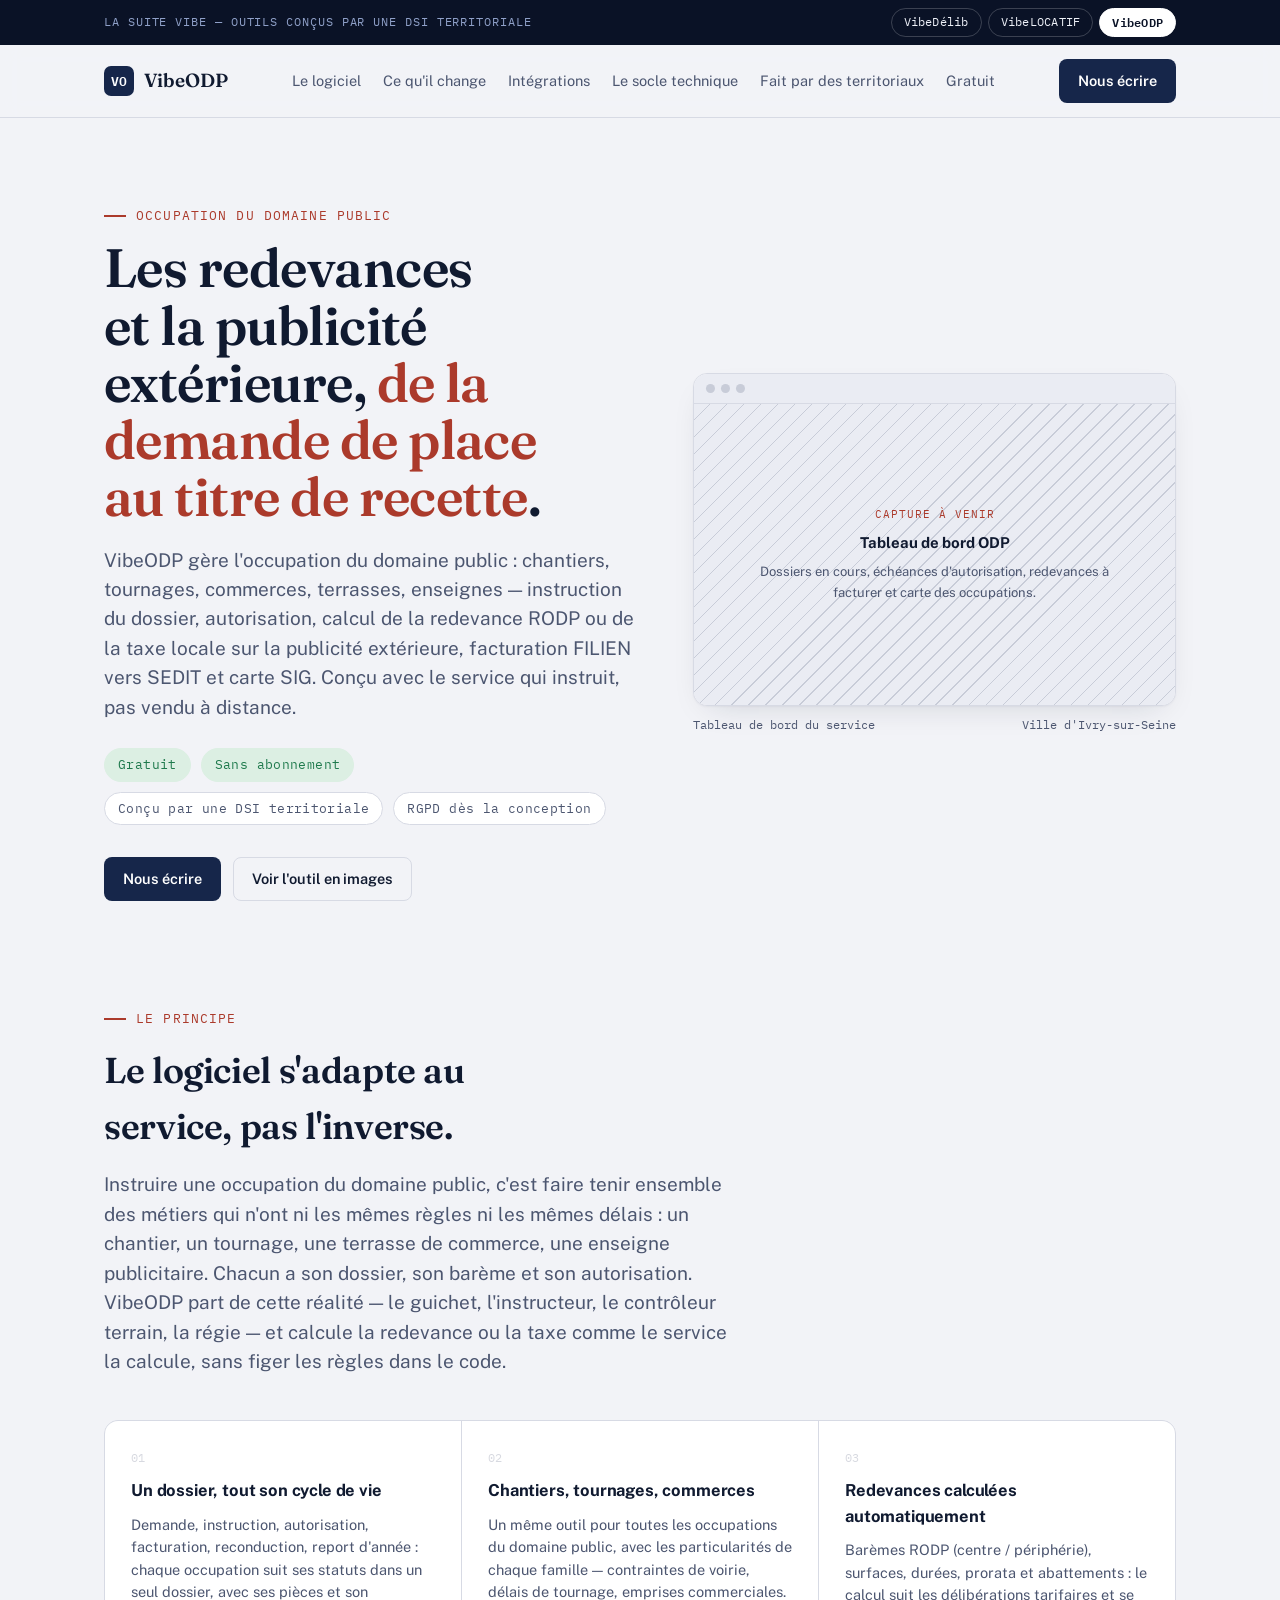
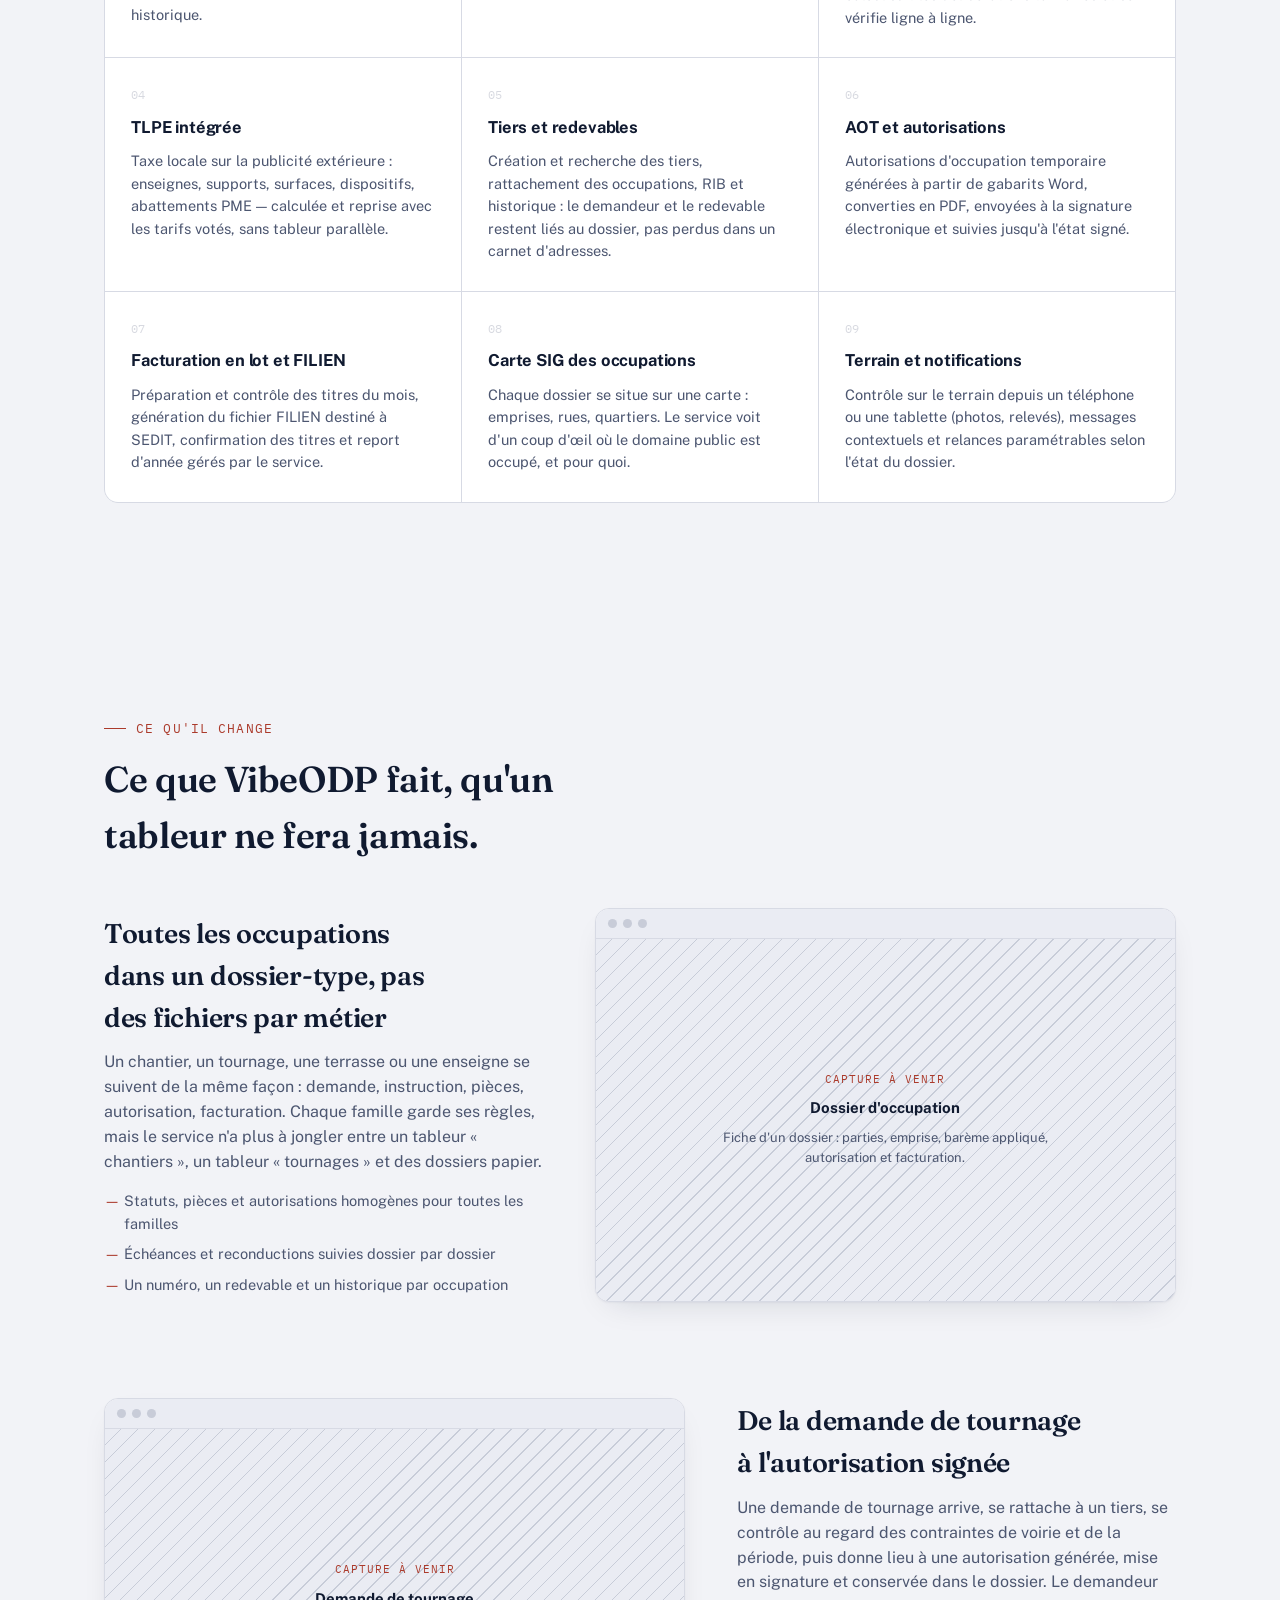
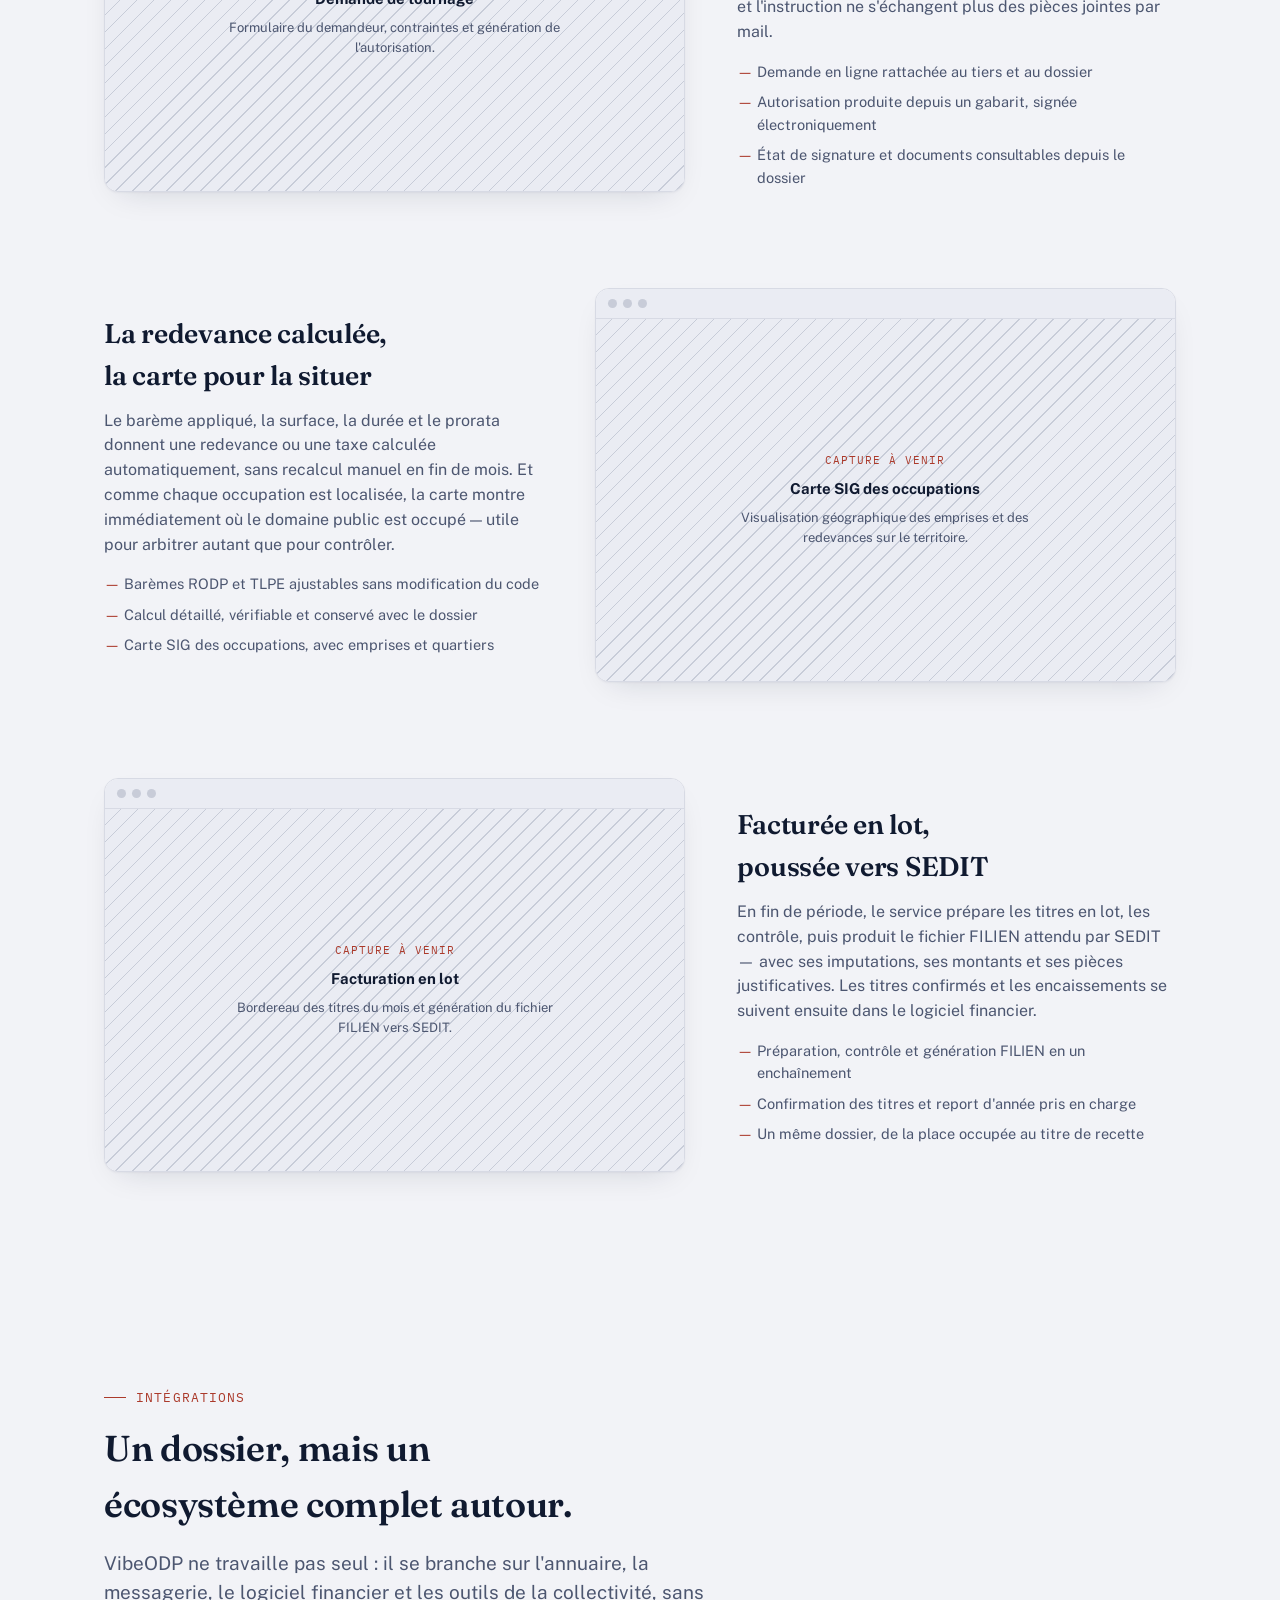
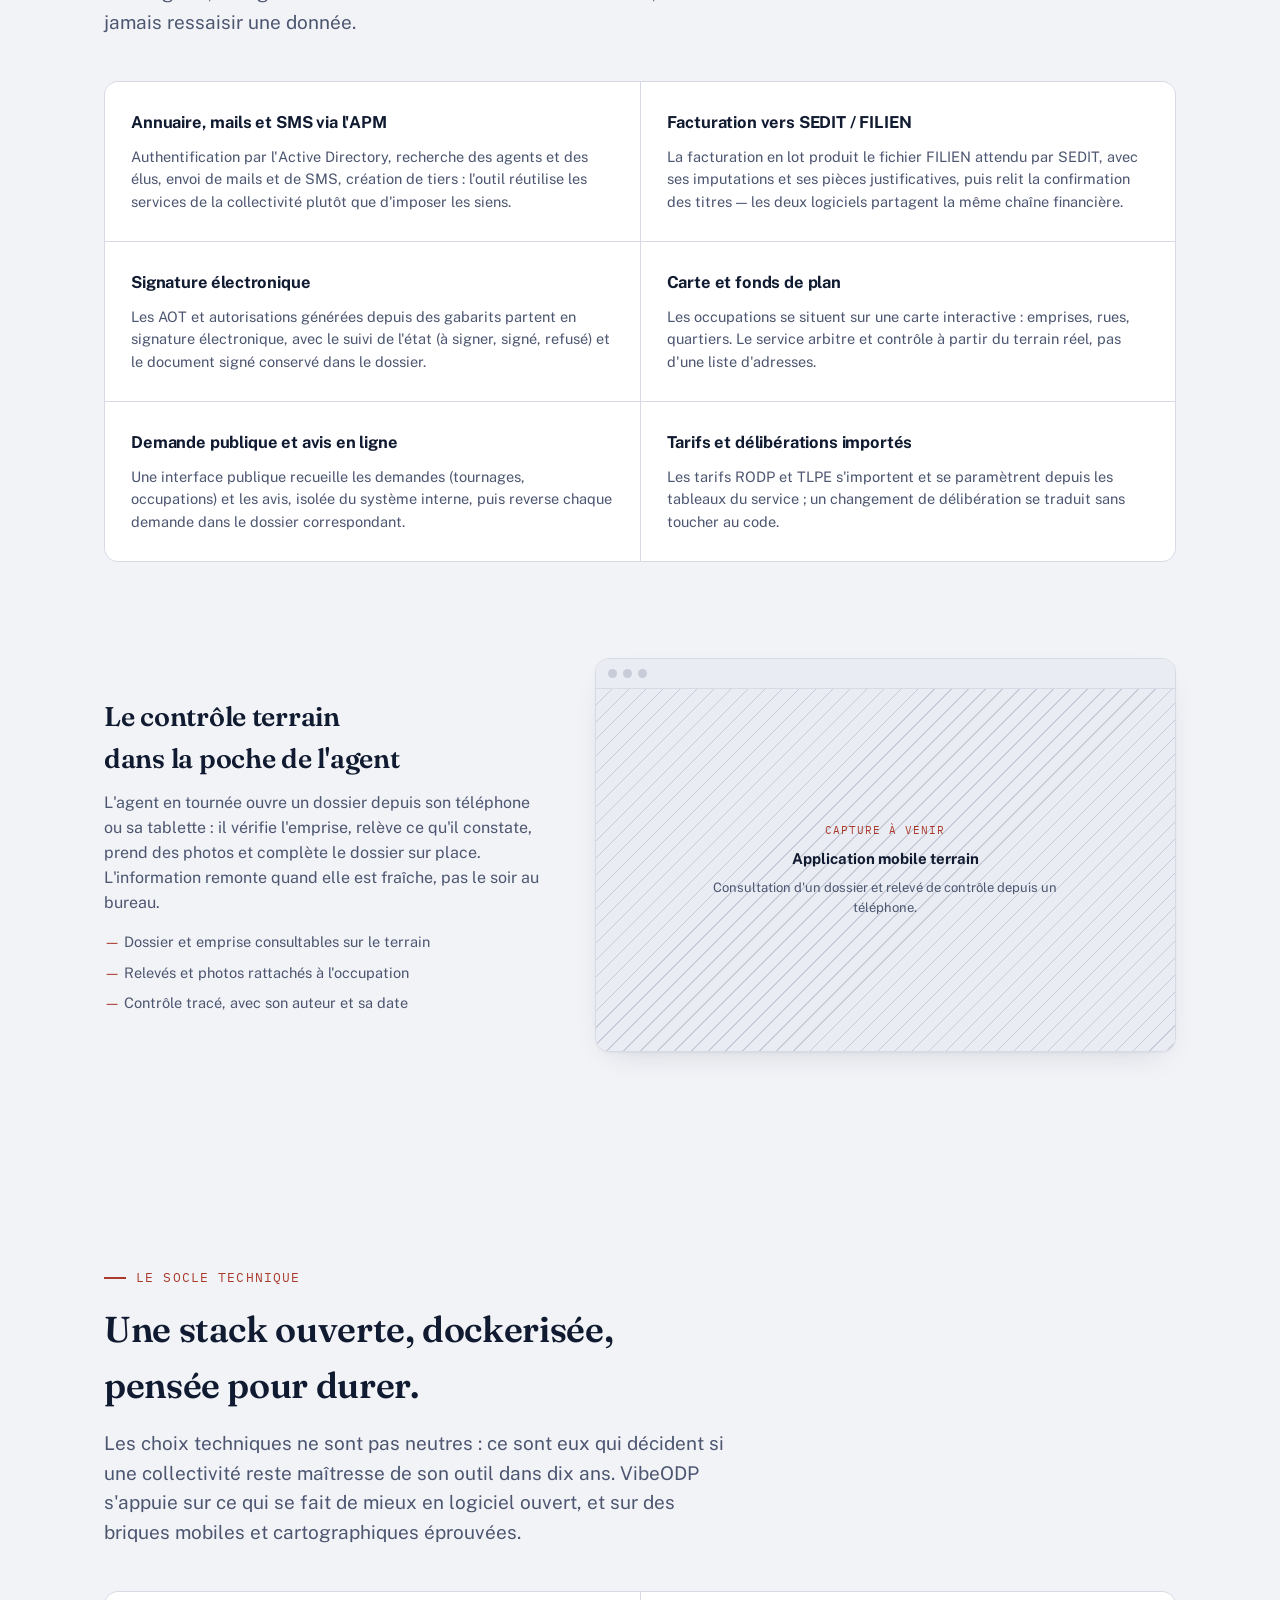
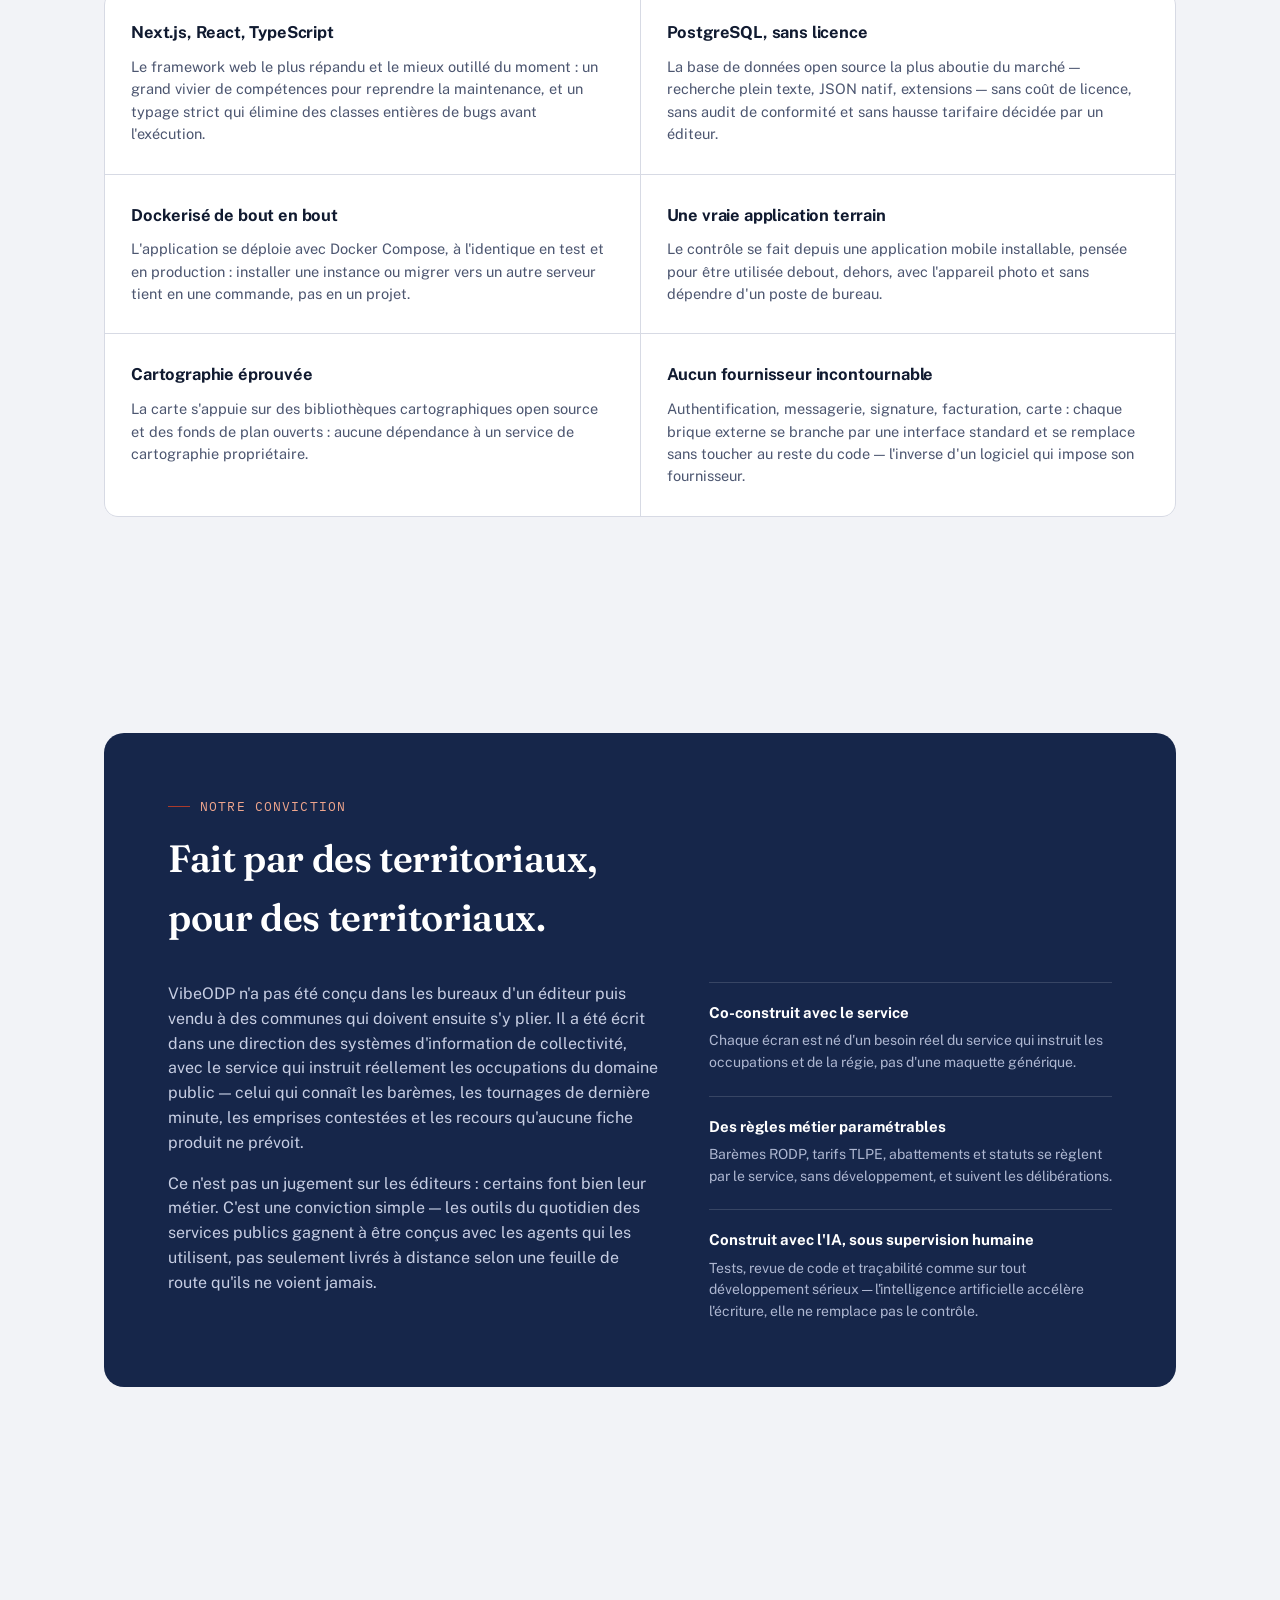
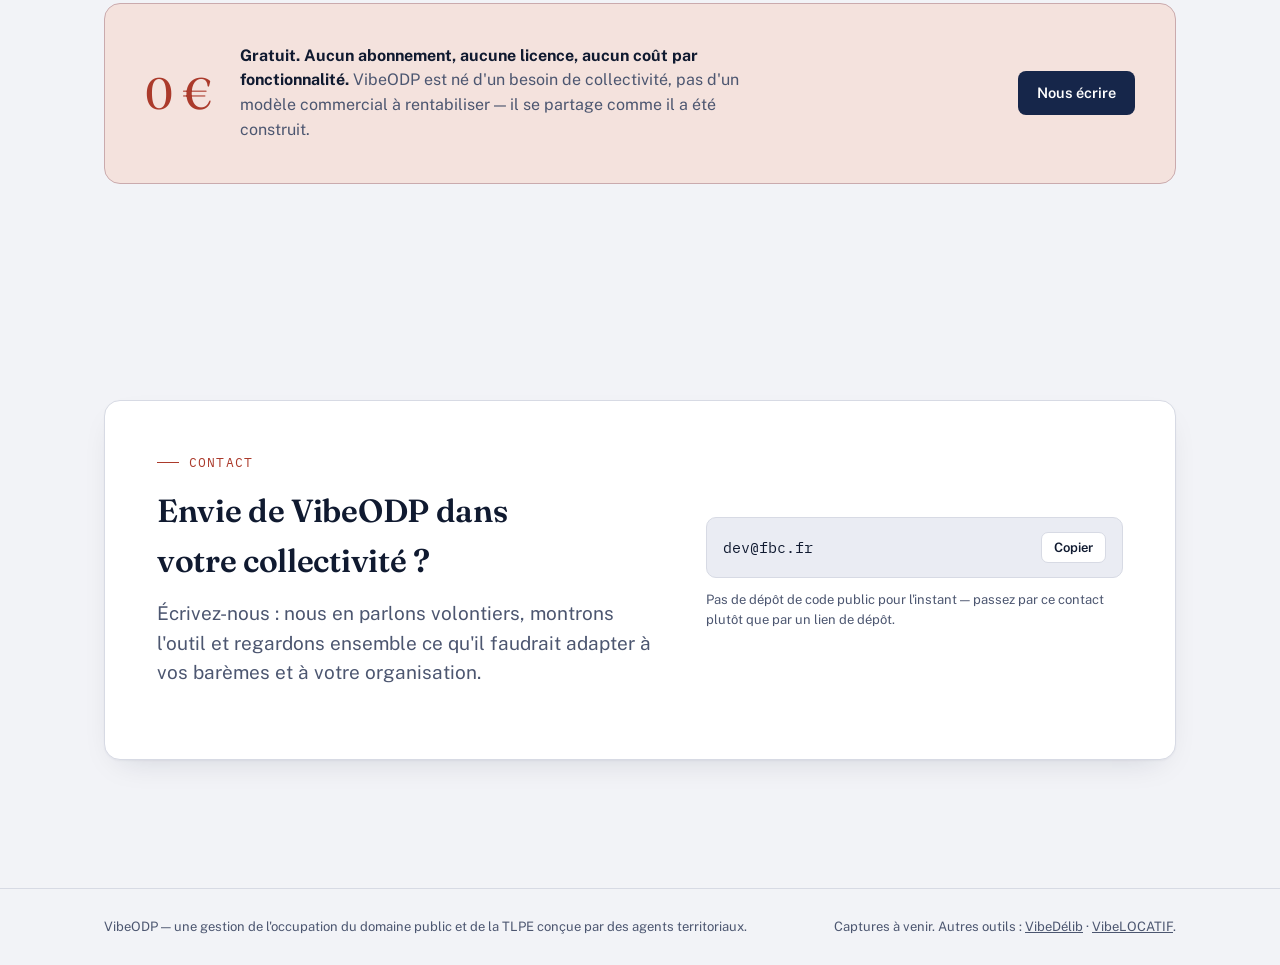
==== vibeodp.html @ f1548b56 "Ajoute les vitrines VibeLOCATIF et VibeODP et une navigation commune aux trois outils" ====
<!doctype html>
<html lang="fr">
<head>
<meta charset="utf-8">
<meta name="viewport" content="width=device-width, initial-scale=1">
<title>VibeODP — occupation du domaine public</title>
<meta name="description" content="La gestion de l'occupation du domaine public et de la taxe locale sur la publicité extérieure, conçue par une DSI territoriale. Dossiers, autorisations, redevances, facturation FILIEN et carte SIG. Gratuit et interopérable.">
<link rel="stylesheet" href="https://fonts.googleapis.com/css2?family=Fraunces:opsz,wght@9..144,500;9..144,600&family=Public+Sans:wght@400;500;600;700&family=IBM+Plex+Mono:wght@400;500&display=swap">
<link rel="stylesheet" href="assets/style.css">
</head>
<body>

<div class="family">
  <div class="wrap family-row">
    <span class="family-label">La suite Vibe — outils conçus par une DSI territoriale</span>
    <nav class="products">
      <a href="index.html">VibeDélib</a>
      <a href="vibelocatif.html">VibeLOCATIF</a>
      <a href="vibeodp.html" class="on">VibeODP</a>
    </nav>
  </div>
</div>

<header class="site">
  <div class="wrap row">
    <a class="brand" href="index.html"><span class="mark">VO</span>VibeODP</a>
    <nav class="primary">
      <a href="#logiciel">Le logiciel</a>
      <a href="#difference">Ce qu'il change</a>
      <a href="#ecosysteme">Intégrations</a>
      <a href="#technique">Le socle technique</a>
      <a href="#territoriaux">Fait par des territoriaux</a>
      <a href="#gratuit">Gratuit</a>
    </nav>
    <a class="btn btn-primary" href="#contact">Nous écrire</a>
  </div>
</header>

<main>
  <section class="hero">
    <div class="wrap">
      <div class="hero-grid">
        <div>
          <div class="eyebrow">Occupation du domaine public</div>
          <h1>Les redevances et la publicité extérieure, <em>de la demande de place au titre de recette</em>.</h1>
          <p class="lede" style="margin-top:20px;">VibeODP gère l'occupation du domaine public : chantiers, tournages, commerces, terrasses, enseignes — instruction du dossier, autorisation, calcul de la redevance RODP ou de la taxe locale sur la publicité extérieure, facturation FILIEN vers SEDIT et carte SIG. Conçu avec le service qui instruit, pas vendu à distance.</p>
          <div class="tag-row">
            <span class="tag on">Gratuit</span>
            <span class="tag on">Sans abonnement</span>
            <span class="tag">Conçu par une DSI territoriale</span>
            <span class="tag">RGPD dès la conception</span>
          </div>
          <div class="cta-row">
            <a class="btn btn-primary" href="#contact">Nous écrire</a>
            <a class="btn btn-ghost" href="#difference">Voir l'outil en images</a>
          </div>
        </div>
        <div>
          <div class="browser-frame">
            <div class="bar"><span></span><span></span><span></span></div>
            <div class="ph">
              <span class="ph-tag">Capture à venir</span>
              <strong>Tableau de bord ODP</strong>
              <span class="ph-sub">Dossiers en cours, échéances d'autorisation, redevances à facturer et carte des occupations.</span>
            </div>
          </div>
          <div class="frame-cap"><span>Tableau de bord du service</span><span>Ville d'Ivry-sur-Seine</span></div>
        </div>
      </div>
    </div>
  </section>

  <section id="logiciel">
    <div class="wrap">
      <div class="sec-head">
        <div class="eyebrow">Le principe</div>
        <h2>Le logiciel s'adapte au service, pas l'inverse.</h2>
        <p class="lede" style="margin-top:16px;">Instruire une occupation du domaine public, c'est faire tenir ensemble des métiers qui n'ont ni les mêmes règles ni les mêmes délais : un chantier, un tournage, une terrasse de commerce, une enseigne publicitaire. Chacun a son dossier, son barème et son autorisation. VibeODP part de cette réalité — le guichet, l'instructeur, le contrôleur terrain, la régie — et calcule la redevance ou la taxe comme le service la calcule, sans figer les règles dans le code.</p>
      </div>

      <div class="grid-9">
        <div class="feat"><div class="num">01</div><h3>Un dossier, tout son cycle de vie</h3><p>Demande, instruction, autorisation, facturation, reconduction, report d'année : chaque occupation suit ses statuts dans un seul dossier, avec ses pièces et son historique.</p></div>
        <div class="feat"><div class="num">02</div><h3>Chantiers, tournages, commerces</h3><p>Un même outil pour toutes les occupations du domaine public, avec les particularités de chaque famille — contraintes de voirie, délais de tournage, emprises commerciales.</p></div>
        <div class="feat"><div class="num">03</div><h3>Redevances calculées automatiquement</h3><p>Barèmes RODP (centre / périphérie), surfaces, durées, prorata et abattements : le calcul suit les délibérations tarifaires et se vérifie ligne à ligne.</p></div>
        <div class="feat"><div class="num">04</div><h3>TLPE intégrée</h3><p>Taxe locale sur la publicité extérieure : enseignes, supports, surfaces, dispositifs, abattements PME — calculée et reprise avec les tarifs votés, sans tableur parallèle.</p></div>
        <div class="feat"><div class="num">05</div><h3>Tiers et redevables</h3><p>Création et recherche des tiers, rattachement des occupations, RIB et historique : le demandeur et le redevable restent liés au dossier, pas perdus dans un carnet d'adresses.</p></div>
        <div class="feat"><div class="num">06</div><h3>AOT et autorisations</h3><p>Autorisations d'occupation temporaire générées à partir de gabarits Word, converties en PDF, envoyées à la signature électronique et suivies jusqu'à l'état signé.</p></div>
        <div class="feat"><div class="num">07</div><h3>Facturation en lot et FILIEN</h3><p>Préparation et contrôle des titres du mois, génération du fichier FILIEN destiné à SEDIT, confirmation des titres et report d'année gérés par le service.</p></div>
        <div class="feat"><div class="num">08</div><h3>Carte SIG des occupations</h3><p>Chaque dossier se situe sur une carte : emprises, rues, quartiers. Le service voit d'un coup d'œil où le domaine public est occupé, et pour quoi.</p></div>
        <div class="feat"><div class="num">09</div><h3>Terrain et notifications</h3><p>Contrôle sur le terrain depuis un téléphone ou une tablette (photos, relevés), messages contextuels et relances paramétrables selon l'état du dossier.</p></div>
      </div>
    </div>
  </section>

  <section id="difference">
    <div class="wrap">
      <div class="sec-head">
        <div class="eyebrow">Ce qu'il change</div>
        <h2>Ce que VibeODP fait, qu'un tableur ne fera jamais.</h2>
      </div>
      <div class="showcase">
        <div class="show-row">
          <div class="show-text">
            <h3>Toutes les occupations dans un dossier-type, pas des fichiers par métier</h3>
            <p>Un chantier, un tournage, une terrasse ou une enseigne se suivent de la même façon : demande, instruction, pièces, autorisation, facturation. Chaque famille garde ses règles, mais le service n'a plus à jongler entre un tableur « chantiers », un tableur « tournages » et des dossiers papier.</p>
            <ul class="show-list">
              <li>Statuts, pièces et autorisations homogènes pour toutes les familles</li>
              <li>Échéances et reconductions suivies dossier par dossier</li>
              <li>Un numéro, un redevable et un historique par occupation</li>
            </ul>
          </div>
          <div class="show-media">
            <div class="browser-frame">
              <div class="bar"><span></span><span></span><span></span></div>
              <div class="ph">
                <span class="ph-tag">Capture à venir</span>
                <strong>Dossier d'occupation</strong>
                <span class="ph-sub">Fiche d'un dossier : parties, emprise, barème appliqué, autorisation et facturation.</span>
              </div>
            </div>
          </div>
        </div>

        <div class="show-row rev">
          <div class="show-text">
            <h3>De la demande de tournage à l'autorisation signée</h3>
            <p>Une demande de tournage arrive, se rattache à un tiers, se contrôle au regard des contraintes de voirie et de la période, puis donne lieu à une autorisation générée, mise en signature et conservée dans le dossier. Le demandeur et l'instruction ne s'échangent plus des pièces jointes par mail.</p>
            <ul class="show-list">
              <li>Demande en ligne rattachée au tiers et au dossier</li>
              <li>Autorisation produite depuis un gabarit, signée électroniquement</li>
              <li>État de signature et documents consultables depuis le dossier</li>
            </ul>
          </div>
          <div class="show-media">
            <div class="browser-frame">
              <div class="bar"><span></span><span></span><span></span></div>
              <div class="ph">
                <span class="ph-tag">Capture à venir</span>
                <strong>Demande de tournage</strong>
                <span class="ph-sub">Formulaire du demandeur, contraintes et génération de l'autorisation.</span>
              </div>
            </div>
          </div>
        </div>

        <div class="show-row">
          <div class="show-text">
            <h3>La redevance calculée, la carte pour la situer</h3>
            <p>Le barème appliqué, la surface, la durée et le prorata donnent une redevance ou une taxe calculée automatiquement, sans recalcul manuel en fin de mois. Et comme chaque occupation est localisée, la carte montre immédiatement où le domaine public est occupé — utile pour arbitrer autant que pour contrôler.</p>
            <ul class="show-list">
              <li>Barèmes RODP et TLPE ajustables sans modification du code</li>
              <li>Calcul détaillé, vérifiable et conservé avec le dossier</li>
              <li>Carte SIG des occupations, avec emprises et quartiers</li>
            </ul>
          </div>
          <div class="show-media">
            <div class="browser-frame">
              <div class="bar"><span></span><span></span><span></span></div>
              <div class="ph">
                <span class="ph-tag">Capture à venir</span>
                <strong>Carte SIG des occupations</strong>
                <span class="ph-sub">Visualisation géographique des emprises et des redevances sur le territoire.</span>
              </div>
            </div>
          </div>
        </div>

        <div class="show-row rev">
          <div class="show-text">
            <h3>Facturée en lot, poussée vers SEDIT</h3>
            <p>En fin de période, le service prépare les titres en lot, les contrôle, puis produit le fichier FILIEN attendu par SEDIT — avec ses imputations, ses montants et ses pièces justificatives. Les titres confirmés et les encaissements se suivent ensuite dans le logiciel financier.</p>
            <ul class="show-list">
              <li>Préparation, contrôle et génération FILIEN en un enchaînement</li>
              <li>Confirmation des titres et report d'année pris en charge</li>
              <li>Un même dossier, de la place occupée au titre de recette</li>
            </ul>
          </div>
          <div class="show-media">
            <div class="browser-frame">
              <div class="bar"><span></span><span></span><span></span></div>
              <div class="ph">
                <span class="ph-tag">Capture à venir</span>
                <strong>Facturation en lot</strong>
                <span class="ph-sub">Bordereau des titres du mois et génération du fichier FILIEN vers SEDIT.</span>
              </div>
            </div>
          </div>
        </div>
      </div>
    </div>
  </section>

  <section id="ecosysteme">
    <div class="wrap">
      <div class="sec-head">
        <div class="eyebrow">Intégrations</div>
        <h2>Un dossier, mais un écosystème complet autour.</h2>
        <p class="lede" style="margin-top:16px;">VibeODP ne travaille pas seul : il se branche sur l'annuaire, la messagerie, le logiciel financier et les outils de la collectivité, sans jamais ressaisir une donnée.</p>
      </div>

      <div class="grid-6">
        <div class="feat">
          <h3>Annuaire, mails et SMS via l'APM</h3>
          <p>Authentification par l'Active Directory, recherche des agents et des élus, envoi de mails et de SMS, création de tiers : l'outil réutilise les services de la collectivité plutôt que d'imposer les siens.</p>
        </div>
        <div class="feat">
          <h3>Facturation vers SEDIT / FILIEN</h3>
          <p>La facturation en lot produit le fichier FILIEN attendu par SEDIT, avec ses imputations et ses pièces justificatives, puis relit la confirmation des titres — les deux logiciels partagent la même chaîne financière.</p>
        </div>
        <div class="feat">
          <h3>Signature électronique</h3>
          <p>Les AOT et autorisations générées depuis des gabarits partent en signature électronique, avec le suivi de l'état (à signer, signé, refusé) et le document signé conservé dans le dossier.</p>
        </div>
        <div class="feat">
          <h3>Carte et fonds de plan</h3>
          <p>Les occupations se situent sur une carte interactive : emprises, rues, quartiers. Le service arbitre et contrôle à partir du terrain réel, pas d'une liste d'adresses.</p>
        </div>
        <div class="feat">
          <h3>Demande publique et avis en ligne</h3>
          <p>Une interface publique recueille les demandes (tournages, occupations) et les avis, isolée du système interne, puis reverse chaque demande dans le dossier correspondant.</p>
        </div>
        <div class="feat">
          <h3>Tarifs et délibérations importés</h3>
          <p>Les tarifs RODP et TLPE s'importent et se paramètrent depuis les tableaux du service ; un changement de délibération se traduit sans toucher au code.</p>
        </div>
      </div>

      <div class="showcase" style="margin-top:96px;">
        <div class="show-row">
          <div class="show-text">
            <h3>Le contrôle terrain dans la poche de l'agent</h3>
            <p>L'agent en tournée ouvre un dossier depuis son téléphone ou sa tablette : il vérifie l'emprise, relève ce qu'il constate, prend des photos et complète le dossier sur place. L'information remonte quand elle est fraîche, pas le soir au bureau.</p>
            <ul class="show-list">
              <li>Dossier et emprise consultables sur le terrain</li>
              <li>Relevés et photos rattachés à l'occupation</li>
              <li>Contrôle tracé, avec son auteur et sa date</li>
            </ul>
          </div>
          <div class="show-media">
            <div class="browser-frame">
              <div class="bar"><span></span><span></span><span></span></div>
              <div class="ph">
                <span class="ph-tag">Capture à venir</span>
                <strong>Application mobile terrain</strong>
                <span class="ph-sub">Consultation d'un dossier et relevé de contrôle depuis un téléphone.</span>
              </div>
            </div>
          </div>
        </div>
      </div>
    </div>
  </section>

  <section id="technique">
    <div class="wrap">
      <div class="sec-head">
        <div class="eyebrow">Le socle technique</div>
        <h2>Une stack ouverte, dockerisée, pensée pour durer.</h2>
        <p class="lede" style="margin-top:16px;">Les choix techniques ne sont pas neutres : ce sont eux qui décident si une collectivité reste maîtresse de son outil dans dix ans. VibeODP s'appuie sur ce qui se fait de mieux en logiciel ouvert, et sur des briques mobiles et cartographiques éprouvées.</p>
      </div>

      <div class="grid-6">
        <div class="feat">
          <h3>Next.js, React, TypeScript</h3>
          <p>Le framework web le plus répandu et le mieux outillé du moment : un grand vivier de compétences pour reprendre la maintenance, et un typage strict qui élimine des classes entières de bugs avant l'exécution.</p>
        </div>
        <div class="feat">
          <h3>PostgreSQL, sans licence</h3>
          <p>La base de données open source la plus aboutie du marché — recherche plein texte, JSON natif, extensions — sans coût de licence, sans audit de conformité et sans hausse tarifaire décidée par un éditeur.</p>
        </div>
        <div class="feat">
          <h3>Dockerisé de bout en bout</h3>
          <p>L'application se déploie avec Docker Compose, à l'identique en test et en production : installer une instance ou migrer vers un autre serveur tient en une commande, pas en un projet.</p>
        </div>
        <div class="feat">
          <h3>Une vraie application terrain</h3>
          <p>Le contrôle se fait depuis une application mobile installable, pensée pour être utilisée debout, dehors, avec l'appareil photo et sans dépendre d'un poste de bureau.</p>
        </div>
        <div class="feat">
          <h3>Cartographie éprouvée</h3>
          <p>La carte s'appuie sur des bibliothèques cartographiques open source et des fonds de plan ouverts : aucune dépendance à un service de cartographie propriétaire.</p>
        </div>
        <div class="feat">
          <h3>Aucun fournisseur incontournable</h3>
          <p>Authentification, messagerie, signature, facturation, carte : chaque brique externe se branche par une interface standard et se remplace sans toucher au reste du code — l'inverse d'un logiciel qui impose son fournisseur.</p>
        </div>
      </div>
    </div>
  </section>

  <section id="territoriaux">
    <div class="wrap">
      <div class="manifesto">
        <div class="eyebrow">Notre conviction</div>
        <h2>Fait par des territoriaux, pour des territoriaux.</h2>
        <div class="manifesto-grid">
          <div>
            <p>VibeODP n'a pas été conçu dans les bureaux d'un éditeur puis vendu à des communes qui doivent ensuite s'y plier. Il a été écrit dans une direction des systèmes d'information de collectivité, avec le service qui instruit réellement les occupations du domaine public — celui qui connaît les barèmes, les tournages de dernière minute, les emprises contestées et les recours qu'aucune fiche produit ne prévoit.</p>
            <p>Ce n'est pas un jugement sur les éditeurs : certains font bien leur métier. C'est une conviction simple — les outils du quotidien des services publics gagnent à être conçus avec les agents qui les utilisent, pas seulement livrés à distance selon une feuille de route qu'ils ne voient jamais.</p>
          </div>
          <div class="principle-list">
            <div class="principle">
              <h4>Co-construit avec le service</h4>
              <p>Chaque écran est né d'un besoin réel du service qui instruit les occupations et de la régie, pas d'une maquette générique.</p>
            </div>
            <div class="principle">
              <h4>Des règles métier paramétrables</h4>
              <p>Barèmes RODP, tarifs TLPE, abattements et statuts se règlent par le service, sans développement, et suivent les délibérations.</p>
            </div>
            <div class="principle">
              <h4>Construit avec l'IA, sous supervision humaine</h4>
              <p>Tests, revue de code et traçabilité comme sur tout développement sérieux — l'intelligence artificielle accélère l'écriture, elle ne remplace pas le contrôle.</p>
            </div>
          </div>
        </div>
      </div>
    </div>
  </section>

  <section id="gratuit">
    <div class="wrap">
      <div class="free">
        <div class="price">0&nbsp;€</div>
        <p><strong style="color:var(--ink);">Gratuit. Aucun abonnement, aucune licence, aucun coût par fonctionnalité.</strong> VibeODP est né d'un besoin de collectivité, pas d'un modèle commercial à rentabiliser — il se partage comme il a été construit.</p>
        <a class="btn btn-primary" href="#contact">Nous écrire</a>
      </div>
    </div>
  </section>

  <section id="contact">
    <div class="wrap">
      <div class="contact-card">
        <div>
          <div class="eyebrow">Contact</div>
          <h2 style="font-size:clamp(24px,3vw,32px);">Envie de VibeODP dans votre collectivité ?</h2>
          <p class="lede" style="margin-top:14px;">Écrivez-nous : nous en parlons volontiers, montrons l'outil et regardons ensemble ce qu'il faudrait adapter à vos barèmes et à votre organisation.</p>
        </div>
        <div>
          <div class="mail-box">
            <span data-copy>dev@fbc.fr</span>
            <button type="button">Copier</button>
          </div>
          <p class="note">Pas de dépôt de code public pour l'instant — passez par ce contact plutôt que par un lien de dépôt.</p>
        </div>
      </div>
    </div>
  </section>
</main>

<footer>
  <div class="wrap row">
    <span>VibeODP — une gestion de l'occupation du domaine public et de la TLPE conçue par des agents territoriaux.</span>
    <span>Captures à venir. Autres outils : <a href="index.html">VibeDélib</a> · <a href="vibelocatif.html">VibeLOCATIF</a>.</span>
  </div>
</footer>

<script src="assets/site.js"></script>
</body>
</html>
---- assets/style.css ----
:root{
  color-scheme: light;
  --bg: #f2f3f7;
  --surface: #ffffff;
  --surface-2: #eaecf3;
  --ink: #101a30;
  --ink-soft: #4c5670;
  --ink-faint: #7982994d;
  --line: #d7dae4;
  --navy: #16264a;
  --navy-deep: #0a1226;
  --navy-tint: #e7ebf5;
  --accent: #ab3a2b;
  --accent-ink: #ab3a2b;
  --accent-soft: #f4e2dd;
  --green: #1f7a4d;
  --green-soft: #dcefe3;
  --shadow: 0 1px 2px rgba(16,26,48,.04), 0 12px 32px -16px rgba(16,26,48,.18);
  --serif: "Fraunces", "Iowan Old Style", Georgia, serif;
  --sans: "Public Sans", "Segoe UI", system-ui, sans-serif;
  --mono: "IBM Plex Mono", ui-monospace, "SF Mono", Consolas, monospace;
}
@media (prefers-color-scheme: dark){
  :root:not([data-theme="light"]){
    color-scheme: dark;
    --bg: #0b1120;
    --surface: #121a2d;
    --surface-2: #1a2338;
    --ink: #eef1f8;
    --ink-soft: #aab3c9;
    --ink-faint: #aab3c94d;
    --line: #283252;
    --navy: #a9c0f0;
    --navy-deep: #05070d;
    --navy-tint: #182242;
    --accent: #e18468;
    --accent-ink: #f0a68d;
    --accent-soft: #2c1d1a;
    --green: #57c087;
    --green-soft: #163826;
    --shadow: 0 1px 2px rgba(0,0,0,.3), 0 20px 44px -20px rgba(0,0,0,.6);
  }
}
:root[data-theme="dark"]{
  color-scheme: dark;
  --bg: #0b1120;
  --surface: #121a2d;
  --surface-2: #1a2338;
  --ink: #eef1f8;
  --ink-soft: #aab3c9;
  --ink-faint: #aab3c94d;
  --line: #283252;
  --navy: #a9c0f0;
  --navy-deep: #05070d;
  --navy-tint: #182242;
  --accent: #e18468;
  --accent-ink: #f0a68d;
  --accent-soft: #2c1d1a;
  --green: #57c087;
  --green-soft: #163826;
  --shadow: 0 1px 2px rgba(0,0,0,.3), 0 20px 44px -20px rgba(0,0,0,.6);
}

*{box-sizing:border-box;}
body{
  margin:0;
  background:var(--bg);
  color:var(--ink);
  font-family:var(--sans);
  font-size:16px;
  line-height:1.55;
  -webkit-font-smoothing:antialiased;
}
img{max-width:100%; display:block;}
a{color:inherit;}
h1,h2,h3{font-family:var(--serif); font-weight:600; letter-spacing:-.01em; text-wrap:balance; margin:0;}
.wrap{max-width:1120px; margin:0 auto; padding-inline:24px;}
.eyebrow{
  font-family:var(--mono); font-size:12.5px; letter-spacing:.09em; text-transform:uppercase;
  color:var(--accent-ink); display:flex; align-items:center; gap:10px; margin-bottom:14px;
}
.eyebrow::before{content:""; width:22px; height:1.5px; background:var(--accent); display:inline-block;}
section{padding-block:clamp(56px,9vw,108px);}
.lede{font-size:clamp(17px,1.9vw,19px); color:var(--ink-soft); max-width:60ch;}

/* bandeau « suite Vibe » : relie les produits entre eux */
.family{background:var(--navy-deep); color:#c7cee3;}
.family-row{display:flex; align-items:center; justify-content:space-between; gap:16px; flex-wrap:wrap; padding-block:8px;}
.family-label{font-family:var(--mono); font-size:11.5px; letter-spacing:.08em; text-transform:uppercase; color:#8fa0c8;}
nav.products{display:flex; gap:6px; flex-wrap:wrap;}
nav.products a{
  text-decoration:none; font-family:var(--mono); font-size:12px; letter-spacing:.02em;
  padding:4px 12px; border-radius:999px; border:1px solid rgba(255,255,255,.2); color:#eef1f8;
}
nav.products a:hover{border-color:#fff;}
nav.products a.on{background:#fff; color:var(--navy-deep); border-color:#fff; font-weight:600;}

/* header */
header.site{
  position:sticky; top:env(safe-area-inset-top,0px); z-index:40;
  background:color-mix(in srgb, var(--bg) 88%, transparent);
  backdrop-filter:blur(10px);
  border-bottom:1px solid var(--line);
}
header.site .row{
  display:flex; align-items:center; justify-content:space-between; gap:16px;
  padding-block:14px;
}
.brand{display:flex; align-items:center; gap:10px; font-family:var(--serif); font-weight:600; font-size:19px; text-decoration:none;}
.brand .mark{
  width:30px; height:30px; border-radius:7px; background:var(--navy); color:#fff;
  display:flex; align-items:center; justify-content:center; font-family:var(--mono); font-size:13px; font-weight:600;
  flex-shrink:0;
}
nav.primary{display:flex; gap:22px; font-size:14.5px; color:var(--ink-soft);}
nav.primary a{text-decoration:none; white-space:nowrap;}
nav.primary a:hover{color:var(--ink);}
.btn{
  font-family:var(--sans); font-size:14.5px; font-weight:600; border-radius:8px;
  padding:10px 18px; border:1px solid transparent; cursor:pointer; text-decoration:none;
  display:inline-flex; align-items:center; gap:8px; white-space:nowrap;
}
.btn-primary{background:var(--navy); color:#fff;}
.btn-primary:hover{background:var(--navy-deep);}
.btn-ghost{background:transparent; border-color:var(--line); color:var(--ink);}
.btn-ghost:hover{border-color:var(--ink-soft);}

/* hero */
.hero{padding-top:clamp(52px,8vw,88px); padding-bottom:0;}
.hero-grid{display:grid; grid-template-columns:1.05fr .95fr; gap:56px; align-items:center;}
.hero h1{font-size:clamp(34px,4.6vw,54px); line-height:1.06;}
.hero h1 em{font-style:normal; color:var(--accent-ink);}
.tag-row{display:flex; flex-wrap:wrap; gap:10px; margin-top:26px;}
.tag{
  font-family:var(--mono); font-size:12.5px; letter-spacing:.03em;
  border:1px solid var(--line); border-radius:999px; padding:6px 13px;
  color:var(--ink-soft); background:var(--surface);
}
.tag.on{color:var(--green); border-color:var(--green-soft); background:var(--green-soft);}
.cta-row{display:flex; flex-wrap:wrap; gap:12px; margin-top:32px;}

.browser-frame{
  background:var(--surface); border:1px solid var(--line); border-radius:14px;
  box-shadow:var(--shadow); overflow:hidden;
}
.browser-frame .bar{
  display:flex; align-items:center; gap:6px; padding:10px 12px; border-bottom:1px solid var(--line);
  background:var(--surface-2);
}
.browser-frame .bar span{width:9px; height:9px; border-radius:50%; background:var(--ink-faint);}
.browser-frame img{width:100%; height:auto; display:block;}
/* cadre à hauteur fixe : recadre proprement les captures de hauteurs différentes */
.browser-frame.shot{aspect-ratio:16/10;}
.browser-frame.shot img{width:100%; height:100%; object-fit:cover; object-position:top center;}
/* emplacement de capture (à remplacer par une vraie image) */
.browser-frame .ph{
  aspect-ratio:16/10; display:flex; flex-direction:column; align-items:center; justify-content:center; gap:8px;
  padding:24px; text-align:center; color:var(--ink-soft);
  background:
    repeating-linear-gradient(135deg, transparent 0 11px, var(--ink-faint) 11px 12px),
    var(--surface-2);
}
.browser-frame .ph .ph-tag{font-family:var(--mono); font-size:11px; letter-spacing:.09em; text-transform:uppercase; color:var(--accent-ink);}
.browser-frame .ph strong{font-family:var(--sans); font-size:15px; font-weight:700; color:var(--ink);}
.browser-frame .ph .ph-sub{font-size:13px; max-width:44ch;}
.frame-cap{
  font-family:var(--mono); font-size:12px; color:var(--ink-soft); margin-top:10px;
  display:flex; justify-content:space-between; gap:12px;
}

/* section headers */
.sec-head{max-width:64ch; margin-bottom:44px;}
.sec-head h2{font-size:clamp(26px,3.2vw,36px);}

/* feature grid */
.grid-9{display:grid; grid-template-columns:repeat(3,1fr); gap:1px; background:var(--line); border:1px solid var(--line); border-radius:14px; overflow:hidden;}
.grid-6{display:grid; grid-template-columns:repeat(2,1fr); gap:1px; background:var(--line); border:1px solid var(--line); border-radius:14px; overflow:hidden;}
.feat{background:var(--surface); padding:28px 26px; display:flex; flex-direction:column; gap:10px;}
.feat .num{font-family:var(--mono); font-size:12px; color:var(--ink-faint);}
.feat h3{font-family:var(--sans); font-size:16.5px; font-weight:700;}
.feat p{margin:0; color:var(--ink-soft); font-size:14.5px;}

/* showcase rows */
.showcase{display:flex; flex-direction:column; gap:96px;}
.show-row{display:grid; grid-template-columns:.86fr 1.14fr; gap:52px; align-items:center;}
.show-row.rev{grid-template-columns:1.14fr .86fr;}
.show-row.rev .show-text{order:2;}
.show-row.rev .show-media{order:1;}
.show-text h3{font-size:clamp(21px,2.4vw,27px); margin-bottom:12px;}
.show-text p{color:var(--ink-soft); margin:0 0 10px;}
.show-list{margin:16px 0 0; padding:0; list-style:none; display:flex; flex-direction:column; gap:8px;}
.show-list li{padding-left:20px; position:relative; color:var(--ink-soft); font-size:14.5px;}
.show-list li::before{content:"—"; position:absolute; left:0; color:var(--accent);}

/* manifesto */
.manifesto{
  background:var(--navy); color:#eef1f8; border-radius:20px; padding:clamp(36px,6vw,64px);
}
.manifesto .eyebrow{color:#f0a68d;}
.manifesto h2{color:#fff; font-size:clamp(26px,3.4vw,38px); max-width:20ch;}
.manifesto-grid{display:grid; grid-template-columns:1.1fr .9fr; gap:48px; margin-top:34px; align-items:start;}
.manifesto p{color:#c7cee3; margin:0 0 16px; max-width:56ch;}
.principle-list{display:flex; flex-direction:column; gap:22px;}
.principle{border-top:1px solid rgba(255,255,255,.14); padding-top:18px;}
.principle h4{margin:0 0 6px; font-family:var(--sans); font-size:15px; font-weight:700; color:#fff;}
.principle p{color:#aeb7d1; font-size:14px; margin:0;}

/* free banner */
.free{
  display:grid; grid-template-columns:auto 1fr auto; align-items:center; gap:28px;
  background:var(--accent-soft); border:1px solid color-mix(in srgb, var(--accent) 30%, var(--line));
  border-radius:16px; padding:clamp(24px,4vw,40px);
}
.free .price{font-family:var(--serif); font-size:clamp(30px,4vw,44px); color:var(--accent-ink); white-space:nowrap;}
.free p{margin:0; color:var(--ink-soft); max-width:52ch;}

/* contact */
.contact-card{
  background:var(--surface); border:1px solid var(--line); border-radius:16px;
  padding:clamp(30px,5vw,52px); display:grid; grid-template-columns:1.1fr .9fr; gap:40px; align-items:center;
  box-shadow:var(--shadow);
}
.mail-box{
  display:flex; align-items:center; gap:10px; background:var(--surface-2); border:1px solid var(--line);
  border-radius:10px; padding:14px 16px; font-family:var(--mono); font-size:15px;
}
.mail-box button{
  margin-left:auto; font-family:var(--sans); font-size:13px; font-weight:600; border:1px solid var(--line);
  background:var(--surface); color:var(--ink); border-radius:7px; padding:7px 12px; cursor:pointer;
}
.mail-box button:hover{border-color:var(--ink-soft);}
.note{font-size:13px; color:var(--ink-soft); margin-top:12px;}

footer{border-top:1px solid var(--line); padding-block:28px; margin-top:20px;}
footer .row{display:flex; justify-content:space-between; flex-wrap:wrap; gap:12px; font-size:13px; color:var(--ink-soft);}
footer a{color:var(--ink-soft);}
footer a:hover{color:var(--ink);}

@media (max-width:860px){
  .hero-grid, .manifesto-grid, .contact-card{grid-template-columns:1fr;}
  .grid-9{grid-template-columns:1fr 1fr;}
  .grid-6{grid-template-columns:1fr;}
  .show-row, .show-row.rev{grid-template-columns:1fr;}
  .show-row.rev .show-text, .show-row.rev .show-media{order:initial;}
  nav.primary{display:none;}
  .free{grid-template-columns:1fr;}
}
@media (max-width:560px){
  .grid-9{grid-template-columns:1fr;}
}
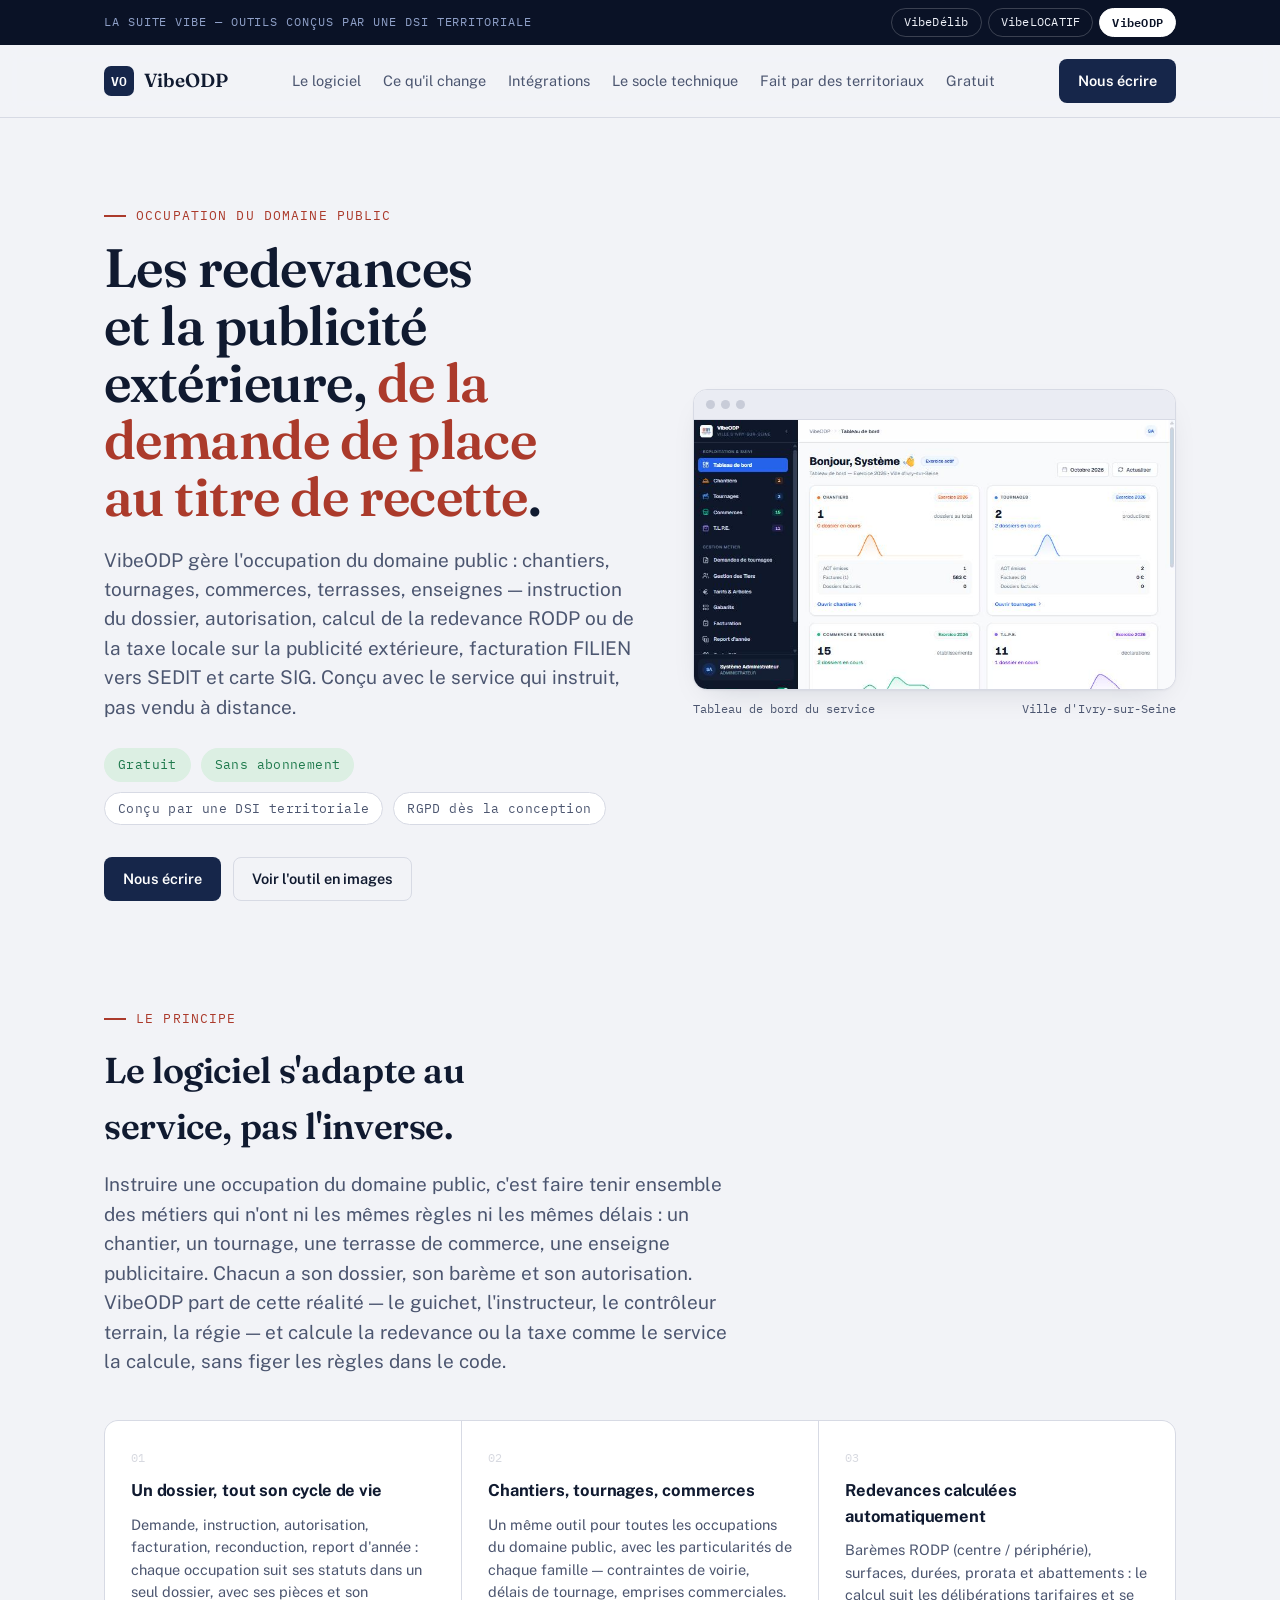
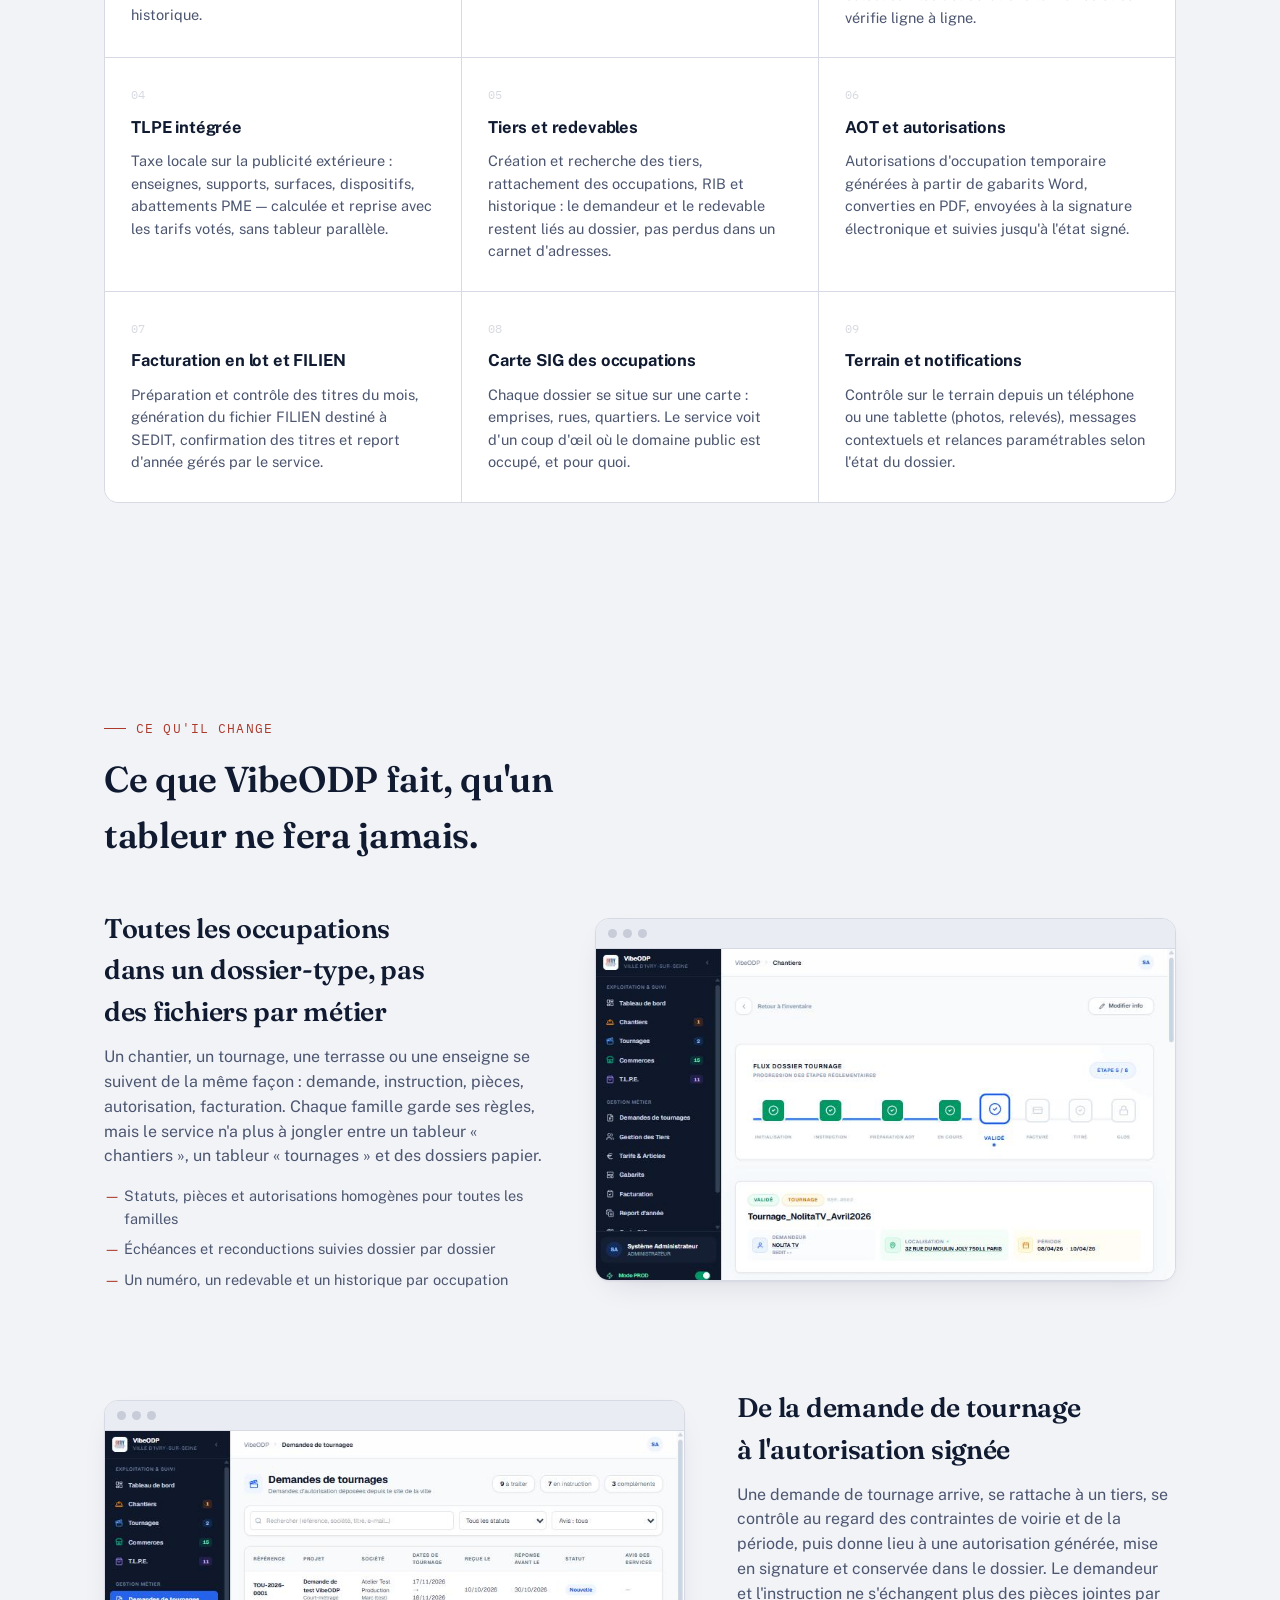
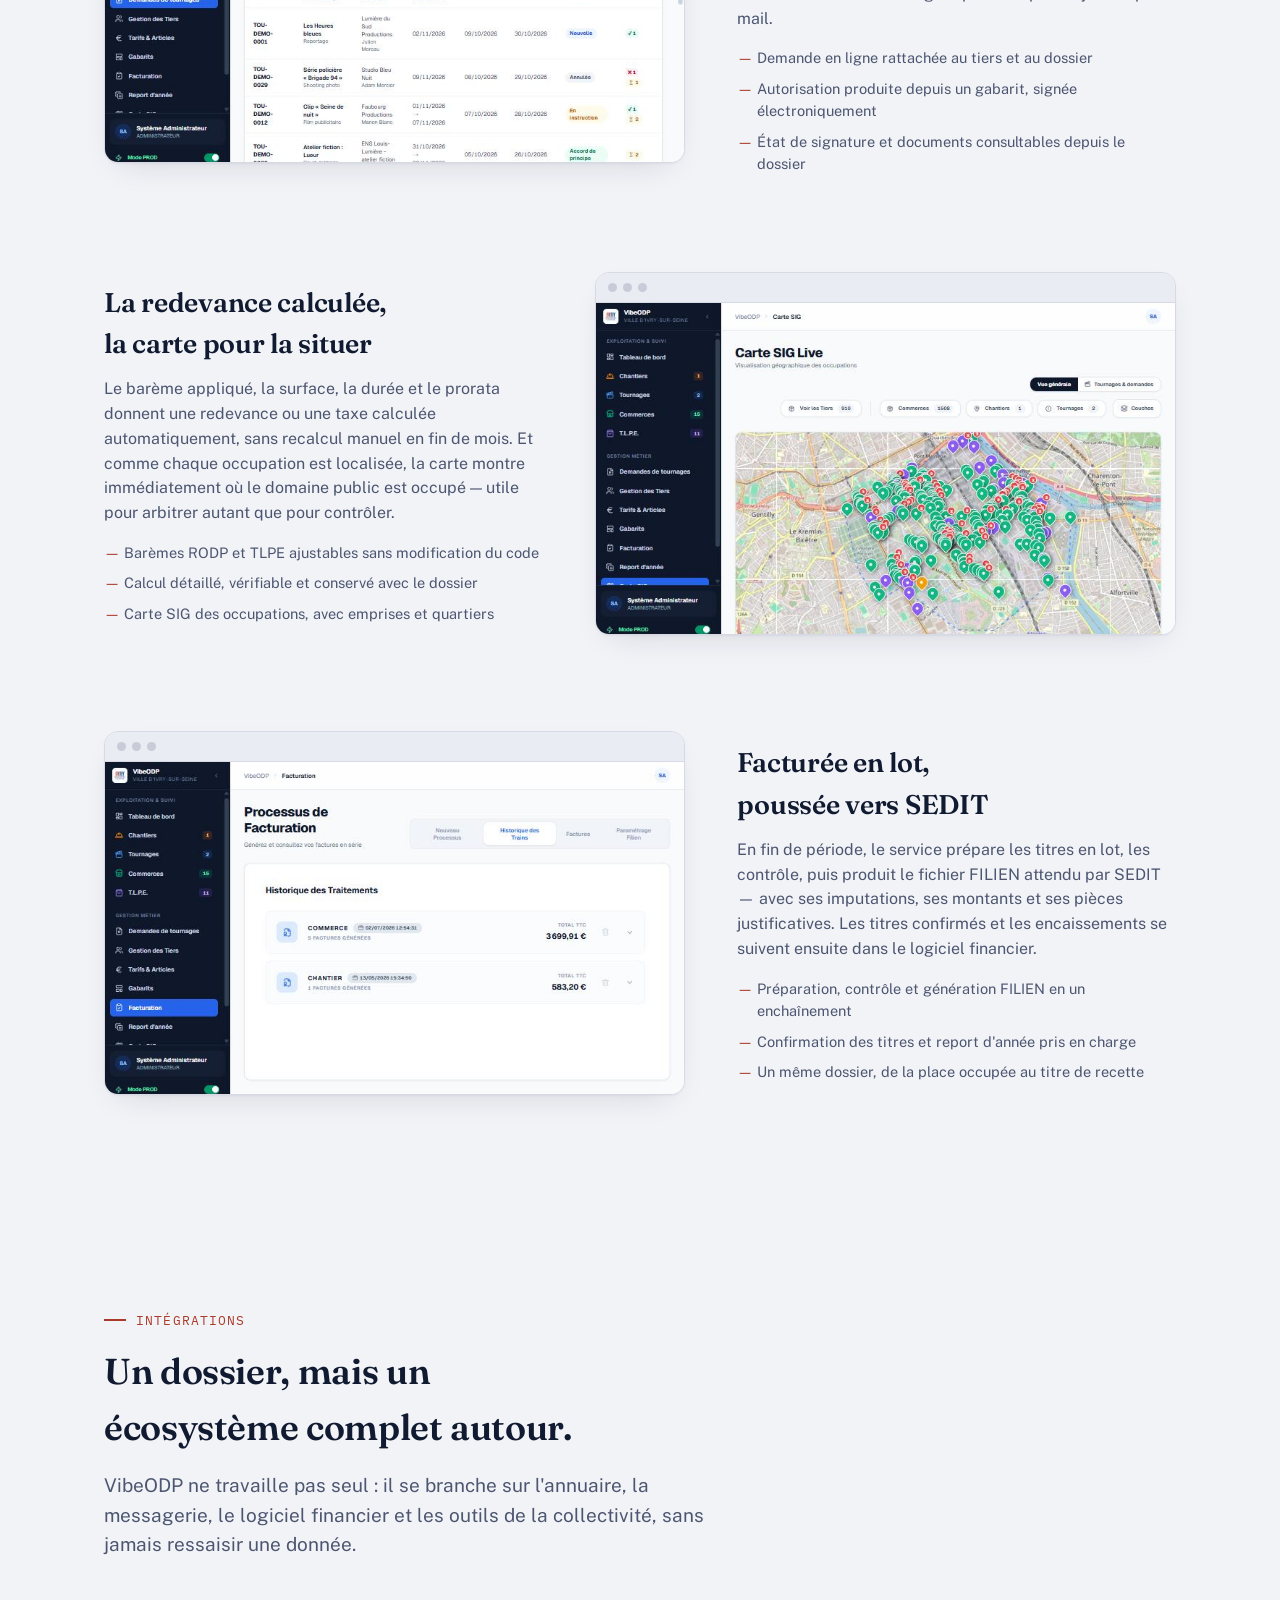
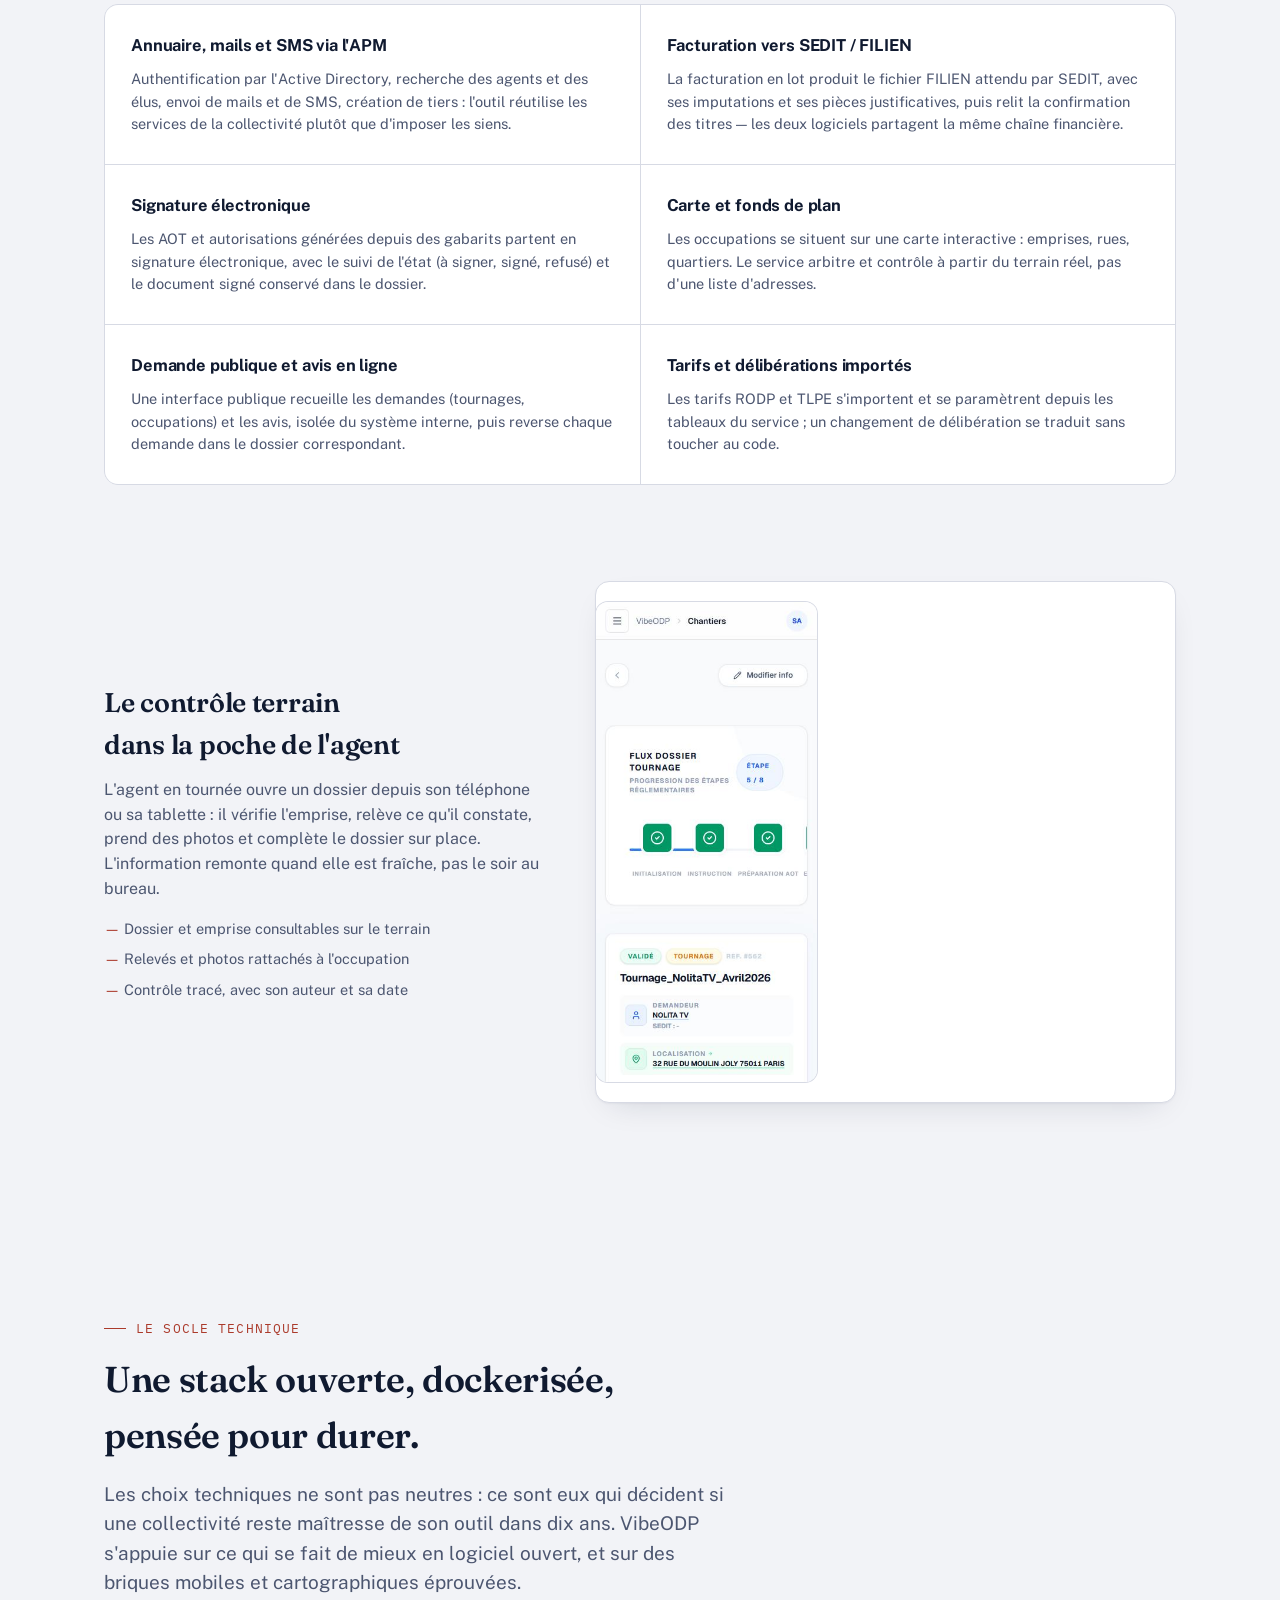
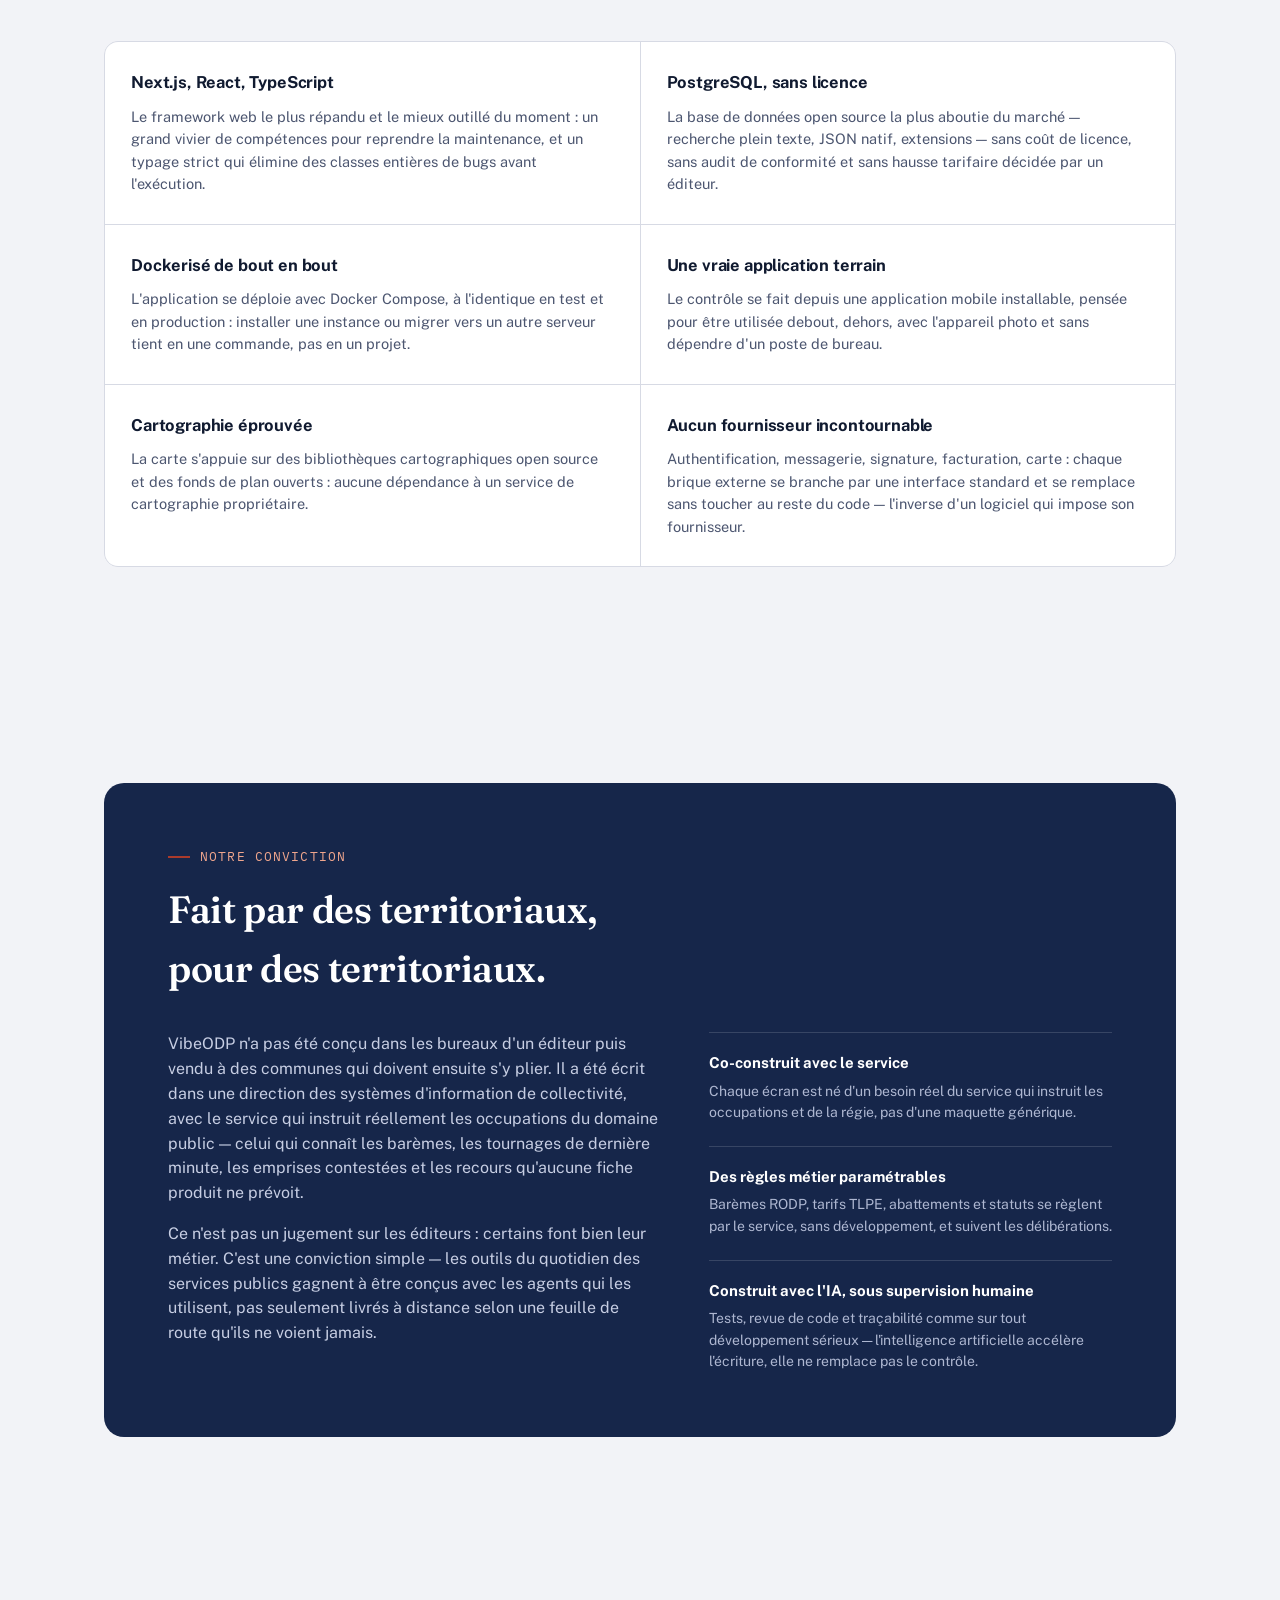
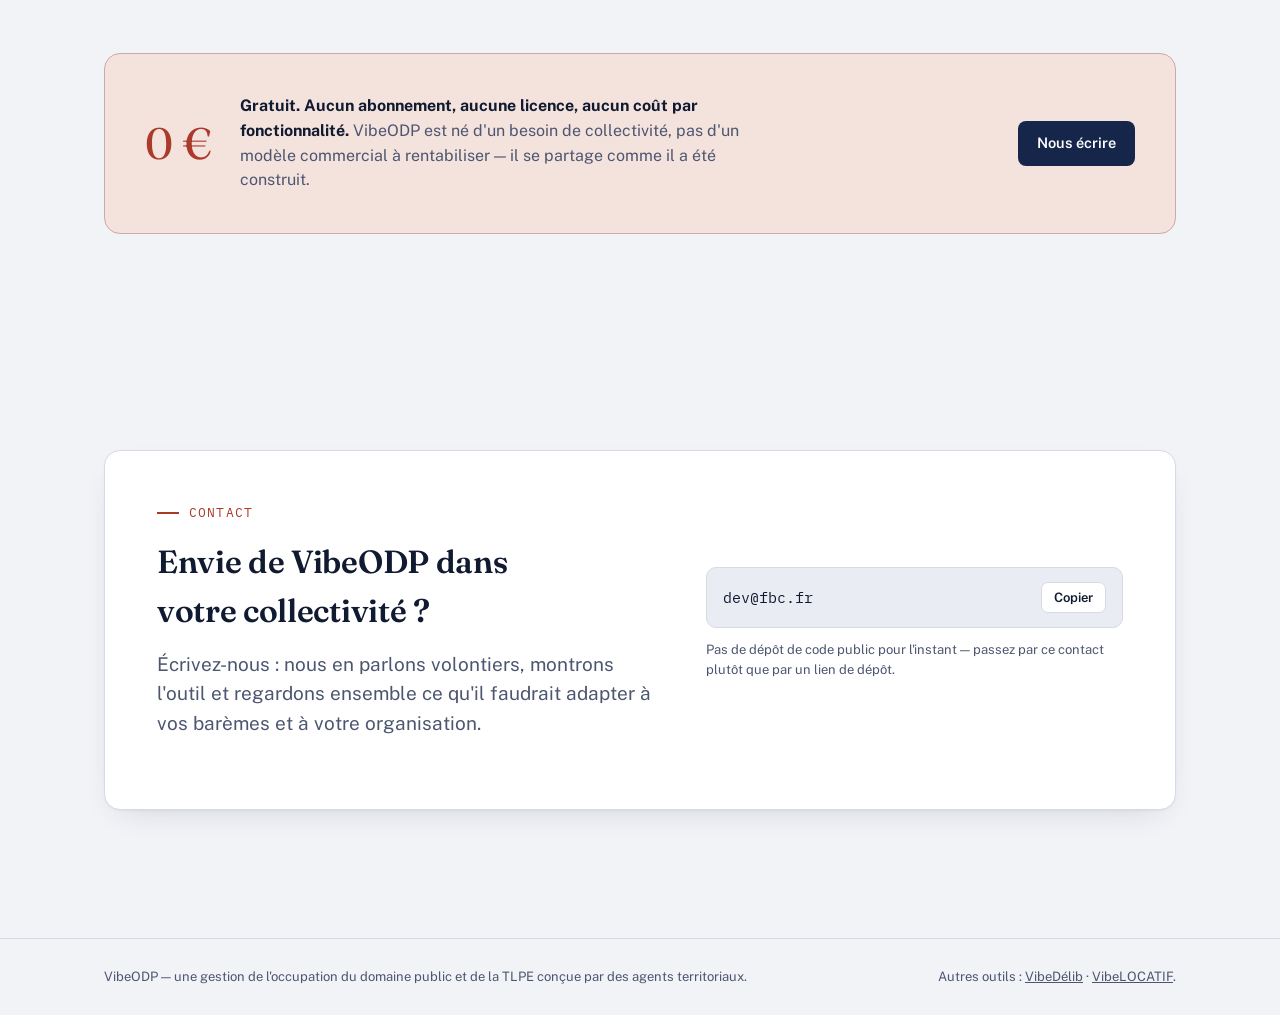
==== commit e84b4d54: "Ajoute les captures VibeODP dans la vitrine Co-Authored-By: Claude Sonnet 5.5 <noreply@anthropic.com" ====
--- a/vibeodp.html
+++ b/vibeodp.html
@@ -56,13 +56,9 @@
           </div>
         </div>
         <div>
-          <div class="browser-frame">
+          <div class="browser-frame shot">
             <div class="bar"><span></span><span></span><span></span></div>
-            <div class="ph">
-              <span class="ph-tag">Capture à venir</span>
-              <strong>Tableau de bord ODP</strong>
-              <span class="ph-sub">Dossiers en cours, échéances d'autorisation, redevances à facturer et carte des occupations.</span>
-            </div>
+            <img src="shots/odp/tableau-de-bord.jpg" alt="Tableau de bord VibeODP : chantiers, tournages, commerces et T.L.P.E. avec leurs montants" width="800" height="520">
           </div>
           <div class="frame-cap"><span>Tableau de bord du service</span><span>Ville d'Ivry-sur-Seine</span></div>
         </div>
@@ -110,13 +106,9 @@
             </ul>
           </div>
           <div class="show-media">
-            <div class="browser-frame">
+            <div class="browser-frame shot">
               <div class="bar"><span></span><span></span><span></span></div>
-              <div class="ph">
-                <span class="ph-tag">Capture à venir</span>
-                <strong>Dossier d'occupation</strong>
-                <span class="ph-sub">Fiche d'un dossier : parties, emprise, barème appliqué, autorisation et facturation.</span>
-              </div>
+              <img src="shots/odp/dossier.jpg" alt="Fiche d'un dossier de tournage avec son flux en huit étapes réglementaires" width="800" height="520">
             </div>
           </div>
         </div>
@@ -132,13 +124,9 @@
             </ul>
           </div>
           <div class="show-media">
-            <div class="browser-frame">
+            <div class="browser-frame shot">
               <div class="bar"><span></span><span></span><span></span></div>
-              <div class="ph">
-                <span class="ph-tag">Capture à venir</span>
-                <strong>Demande de tournage</strong>
-                <span class="ph-sub">Formulaire du demandeur, contraintes et génération de l'autorisation.</span>
-              </div>
+              <img src="shots/odp/demandes-tournage.jpg" alt="Liste des demandes de tournage déposées depuis le site de la ville, avec statuts et avis des services" width="800" height="520">
             </div>
           </div>
         </div>
@@ -154,13 +142,9 @@
             </ul>
           </div>
           <div class="show-media">
-            <div class="browser-frame">
+            <div class="browser-frame shot">
               <div class="bar"><span></span><span></span><span></span></div>
-              <div class="ph">
-                <span class="ph-tag">Capture à venir</span>
-                <strong>Carte SIG des occupations</strong>
-                <span class="ph-sub">Visualisation géographique des emprises et des redevances sur le territoire.</span>
-              </div>
+              <img src="shots/odp/carte.jpg" alt="Carte SIG des occupations et des établissements sur le territoire d'Ivry-sur-Seine" width="800" height="520">
             </div>
           </div>
         </div>
@@ -176,13 +160,9 @@
             </ul>
           </div>
           <div class="show-media">
-            <div class="browser-frame">
+            <div class="browser-frame shot">
               <div class="bar"><span></span><span></span><span></span></div>
-              <div class="ph">
-                <span class="ph-tag">Capture à venir</span>
-                <strong>Facturation en lot</strong>
-                <span class="ph-sub">Bordereau des titres du mois et génération du fichier FILIEN vers SEDIT.</span>
-              </div>
+              <img src="shots/odp/facturation.jpg" alt="Historique des traitements de facturation en lot par type d'occupation" width="800" height="520">
             </div>
           </div>
         </div>
@@ -237,13 +217,8 @@
             </ul>
           </div>
           <div class="show-media">
-            <div class="browser-frame">
-              <div class="bar"><span></span><span></span><span></span></div>
-              <div class="ph">
-                <span class="ph-tag">Capture à venir</span>
-                <strong>Application mobile terrain</strong>
-                <span class="ph-sub">Consultation d'un dossier et relevé de contrôle depuis un téléphone.</span>
-              </div>
+            <div class="browser-frame" style="padding:20px 0; text-align:center">
+              <img src="shots/odp/mobile.jpg" alt="Fiche d'un dossier consultée depuis un téléphone" width="375" height="812" style="width:auto; height:480px; max-width:100%; border-radius:12px; box-shadow:0 0 0 1px var(--line,#ddd)">
             </div>
           </div>
         </div>
@@ -350,7 +325,7 @@
 <footer>
   <div class="wrap row">
     <span>VibeODP — une gestion de l'occupation du domaine public et de la TLPE conçue par des agents territoriaux.</span>
-    <span>Captures à venir. Autres outils : <a href="index.html">VibeDélib</a> · <a href="vibelocatif.html">VibeLOCATIF</a>.</span>
+    <span>Autres outils : <a href="index.html">VibeDélib</a> · <a href="vibelocatif.html">VibeLOCATIF</a>.</span>
   </div>
 </footer>
 
